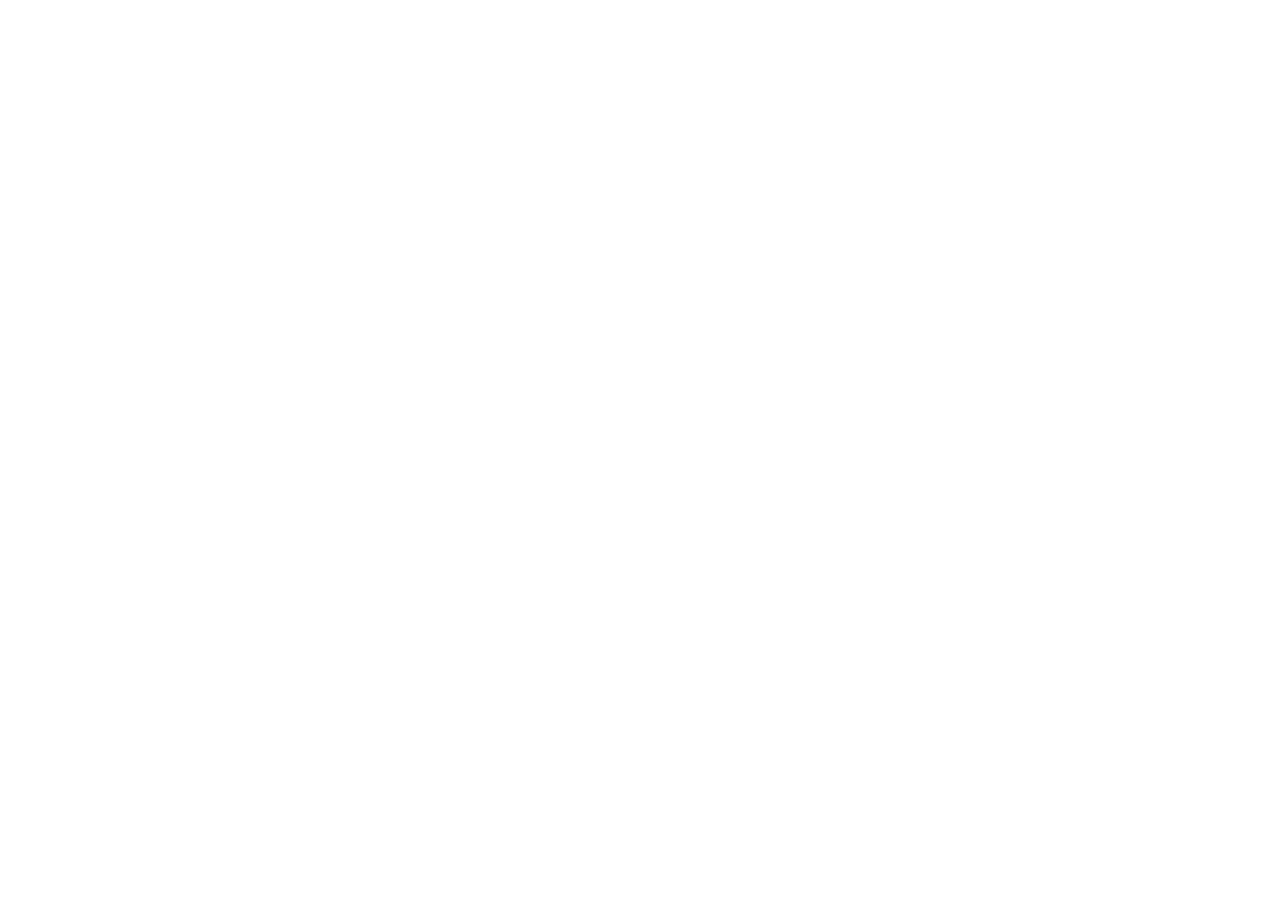
==== pages/about.html @ 30088fad "Okomprom" ====
<!DOCTYPE html>
<html lang="en">
  <head>
    <meta charset="UTF-8" />
    <meta name="viewport" content="width=device-width, initial-scale=1.0" />
    <title>About page</title>
    <link rel="stylesheet" href="../css/about.css" />
  </head>
  <body>
    <header></header>
    <main></main>
    <footer></footer>
    <script src="../js/main.js"></script>
  </body>
</html>
---- css/about.css ----
@import url('./header.css');
@import url('./footer.css');
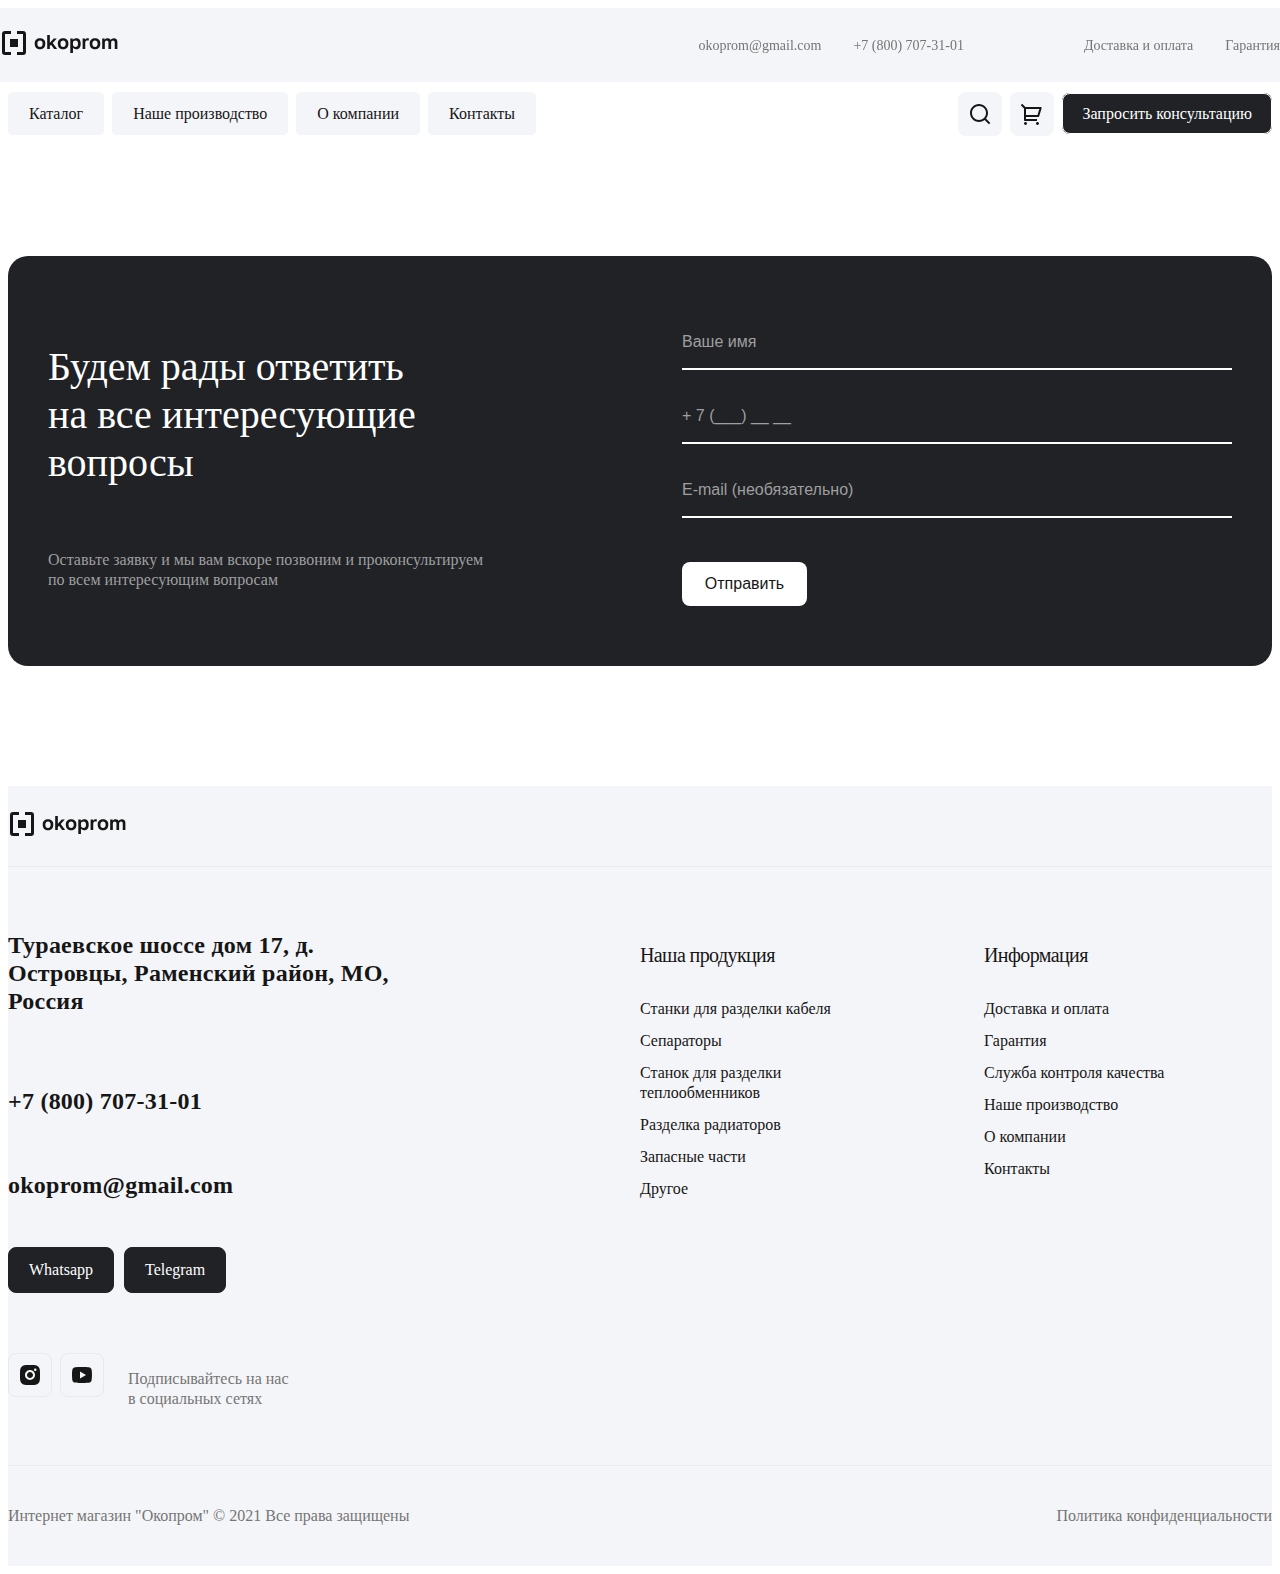
==== commit 09f07f4d: "About qismi" ====
--- a/pages/about.html
+++ b/pages/about.html
@@ -7,9 +7,357 @@
     <link rel="stylesheet" href="../css/about.css" />
   </head>
   <body>
-    <header></header>
+    <header>
+      <nav class="header-nav-top">
+        <div class="container">
+          <nav class="header-navTop-content">
+            <div class="header-nav-top-left">
+              <a href="../index.html"
+                ><img src="../images/home/header-site-icon.svg" alt="Site Icon"
+              /></a>
+            </div>
+            <div class="header-nav-top-right">
+              <ul class="navTop-contacts-list">
+                <li class="navTop-listItem">
+                  <a href="./contact.html" class="navTop-listItem-link"
+                    >okoprom@gmail.com</a
+                  >
+                </li>
+                <li class="navTop-listItem">
+                  <a href="./contact.html" class="navTop-listItem-link"
+                    >+7 (800) 707-31-01</a
+                  >
+                </li>
+              </ul>
+              <ul class="navTop-delivery-list">
+                <li class="navTop-listItem">
+                  <a
+                    href="./delivery.html"
+                    class="navTop-listItem-link navTop-listItem-link-respon"
+                    >Доставка и оплата</a
+                  >
+                </li>
+                <li class="navTop-listItem">
+                  <a
+                    href="./guarantee.html"
+                    class="navTop-listItem-link navTop-listItem-link-respon"
+                    >Гарантия</a
+                  >
+                </li>
+              </ul>
+            </div>
+          </nav>
+        </div>
+      </nav>
+      <ul class="navTop-delivery-list-change">
+        <li class="navTop-listItem">
+          <a
+            href="./delivery.html"
+            class="navTop-listItem-link navTop-listItem-link-respon"
+            >Доставка и оплата</a
+          >
+        </li>
+        <li class="navTop-listItem">
+          <a
+            href="./garantuee.html"
+            class="navTop-listItem-link navTop-listItem-link-respon"
+            >Гарантия</a
+          >
+        </li>
+      </ul>
+      <nav class="header-nav-bottom">
+        <div class="container">
+          <nav class="header-navBottom-content">
+            <div class="navBottom-list">
+              <li class="navBottom-listItem">
+                <a href="./catalog.html" class="navBottom-listItem-link"
+                  >Каталог</a
+                >
+              </li>
+              <li class="navBottom-listItem">
+                <a href="./product.html" class="navBottom-listItem-link"
+                  >Наше производство</a
+                >
+              </li>
+              <li class="navBottom-listItem">
+                <a href="./about.html" class="navBottom-listItem-link"
+                  >О компании</a
+                >
+              </li>
+              <li class="navBottom-listItem">
+                <a href="./contact.html" class="navBottom-listItem-link"
+                  >Контакты</a
+                >
+              </li>
+            </div>
+            <div class="header-nav-bottom-right">
+              <div class="header-bottom-icon">
+                <svg
+                  width="24"
+                  height="24"
+                  viewBox="0 0 24 24"
+                  fill="none"
+                  xmlns="http://www.w3.org/2000/svg"
+                >
+                  <g clip-path="url(#clip0_7606_385)">
+                    <path
+                      d="M18.031 16.617L22.314 20.899L20.899 22.314L16.617 18.031C15.0237 19.3082 13.042 20.0029 11 20C6.032 20 2 15.968 2 11C2 6.032 6.032 2 11 2C15.968 2 20 6.032 20 11C20.0029 13.042 19.3082 15.0237 18.031 16.617ZM16.025 15.875C17.2941 14.5699 18.0029 12.8204 18 11C18 7.132 14.867 4 11 4C7.132 4 4 7.132 4 11C4 14.867 7.132 18 11 18C12.8204 18.0029 14.5699 17.2941 15.875 16.025L16.025 15.875Z"
+                      fill="#161616"
+                    />
+                  </g>
+                  <defs>
+                    <clipPath id="clip0_7606_385">
+                      <rect width="24" height="24" fill="white" />
+                    </clipPath>
+                  </defs>
+                </svg>
+              </div>
+              <div class="header-bottom-icon">
+                <svg
+                  width="24"
+                  height="24"
+                  viewBox="0 0 24 24"
+                  fill="none"
+                  xmlns="http://www.w3.org/2000/svg"
+                >
+                  <g clip-path="url(#clip0_7606_380)">
+                    <path
+                      d="M3.99984 6.41481L0.756836 3.17281L2.17184 1.75781L5.41384 5.00081H20.6558C20.8117 5.0008 20.9654 5.03723 21.1047 5.10718C21.244 5.17713 21.365 5.27868 21.4581 5.40371C21.5511 5.52874 21.6137 5.6738 21.6407 5.8273C21.6678 5.9808 21.6586 6.1385 21.6138 6.28781L19.2138 14.2878C19.1521 14.4939 19.0255 14.6746 18.853 14.803C18.6804 14.9315 18.471 15.0008 18.2558 15.0008H5.99984V17.0008H16.9998V19.0008H4.99984C4.73462 19.0008 4.48027 18.8955 4.29273 18.7079C4.10519 18.5204 3.99984 18.266 3.99984 18.0008V6.41481ZM5.99984 7.00081V13.0008H17.5118L19.3118 7.00081H5.99984ZM5.49984 23.0008C5.10201 23.0008 4.72048 22.8428 4.43918 22.5615C4.15787 22.2802 3.99984 21.8986 3.99984 21.5008C3.99984 21.103 4.15787 20.7215 4.43918 20.4402C4.72048 20.1588 5.10201 20.0008 5.49984 20.0008C5.89766 20.0008 6.27919 20.1588 6.5605 20.4402C6.8418 20.7215 6.99984 21.103 6.99984 21.5008C6.99984 21.8986 6.8418 22.2802 6.5605 22.5615C6.27919 22.8428 5.89766 23.0008 5.49984 23.0008ZM17.4998 23.0008C17.102 23.0008 16.7205 22.8428 16.4392 22.5615C16.1579 22.2802 15.9998 21.8986 15.9998 21.5008C15.9998 21.103 16.1579 20.7215 16.4392 20.4402C16.7205 20.1588 17.102 20.0008 17.4998 20.0008C17.8977 20.0008 18.2792 20.1588 18.5605 20.4402C18.8418 20.7215 18.9998 21.103 18.9998 21.5008C18.9998 21.8986 18.8418 22.2802 18.5605 22.5615C18.2792 22.8428 17.8977 23.0008 17.4998 23.0008Z"
+                      fill="#161616"
+                    />
+                  </g>
+                  <defs>
+                    <clipPath id="clip0_7606_380">
+                      <rect width="24" height="24" fill="white" />
+                    </clipPath>
+                  </defs>
+                </svg>
+              </div>
+              <div class="oddelno-btn">
+                <a href="#" class="header-navBottom-link"
+                  >Запросить консультацию</a
+                >
+              </div>
+            </div>
+            <div class="menu-btn">
+              <svg
+                width="24"
+                height="24"
+                viewBox="0 0 24 24"
+                fill="none"
+                xmlns="http://www.w3.org/2000/svg"
+              >
+                <g clip-path="url(#clip0_7606_1771)">
+                  <path
+                    d="M3 4H21V6H3V4ZM3 11H21V13H3V11ZM3 18H21V20H3V18Z"
+                    fill="#161616"
+                  />
+                </g>
+                <defs>
+                  <clipPath id="clip0_7606_1771">
+                    <rect width="24" height="24" fill="white" />
+                  </clipPath>
+                </defs>
+              </svg>
+            </div>
+          </nav>
+        </div>
+      </nav>
+    </header>
     <main></main>
-    <footer></footer>
+    <footer>
+      <div class="footer-top">
+        <div class="container">
+          <div class="footer-top-content">
+            <div class="footer-top-left">
+              <h1 class="footer-top-heading">
+                Будем рады ответить на все интересующие вопросы
+              </h1>
+              <p class="footer-top-desc">
+                Оставьте заявку и мы вам вскоре позвоним и проконсультируем по
+                всем интересующим вопросам
+              </p>
+            </div>
+            <form class="footer-top-right">
+              <input type="text" name="name" placeholder="Ваше имя" />
+              <input type="tel" name="phone" placeholder="+ 7 (___) __ __" />
+              <input
+                type="email"
+                name="email"
+                placeholder="E-mail (необязательно)"
+              />
+              <button class="footer-top-submitBtn">Отправить</button>
+            </form>
+          </div>
+        </div>
+      </div>
+      <div class="footer-bottom">
+        <div class="container">
+          <div class="footer-bottom-content">
+            <div class="footer-bottom-firstPart">
+              <img src="../images/home/footer-site-icon.svg" alt="Site Icon" />
+              <div class="footer-hr-line"></div>
+            </div>
+            <div class="footer-bottom-secondPart">
+              <div class="footer-bottom-secondPart-left">
+                <h3 class="footer-bottom-secondPart-adress">
+                  Тураевское шоссе дом 17, д. Островцы, Раменский район, МО,
+                  Россия
+                </h3>
+                <div class="footer-bottom-secondPart-contact">
+                  <p class="footer-bottom-secondPart-contact-content">
+                    +7 (800) 707-31-01
+                  </p>
+                  <p class="footer-bottom-secondPart-contact-content">
+                    okoprom@gmail.com
+                  </p>
+                </div>
+                <div class="footer-bottom-secondPart-massengers">
+                  <a
+                    href="https://web.whatsapp.com/"
+                    target="_blank"
+                    class="footer-bottom-massenger"
+                    >Whatsapp</a
+                  >
+                  <a
+                    href="https://telegram.org/"
+                    target="_blank"
+                    class="footer-bottom-massenger"
+                    >Telegram</a
+                  >
+                </div>
+                <div class="footer-bottom-secondPart-socials">
+                  <div class="footer-bottom-secondPart-socials-icons">
+                    <a href="https://www.instagram.com/">
+                      <img
+                        src="../images/home/footer-instagram-icon.svg"
+                        alt="Footer Instagram Icon"
+                      />
+                    </a>
+                    <a href="https://www.youtube.com/">
+                      <img
+                        src="../images/home/footer-youtube-icon.svg"
+                        alt="Footer Youtube Icon"
+                      />
+                    </a>
+                  </div>
+                  <p class="footer-bottom-secondPart-socials-desc">
+                    Подписывайтесь на нас <br />
+                    в социальных сетях
+                  </p>
+                </div>
+              </div>
+              <div class="footer-bottom-secondPart-right">
+                <ul class="footer-bottom-secondPart-right-list">
+                  <h3 class="footer-bottom-secondPart-right-listHeading">
+                    Наша продукция
+                  </h3>
+                  <li class="footer-bottom-secondPart-right-listItem">
+                    <a
+                      href=""
+                      class="footer-bottom-secondPart-right-listItem-link"
+                      >Станки для разделки кабеля</a
+                    >
+                  </li>
+                  <li class="footer-bottom-secondPart-right-listItem">
+                    <a
+                      href=""
+                      class="footer-bottom-secondPart-right-listItem-link"
+                      >Сепараторы</a
+                    >
+                  </li>
+                  <li class="footer-bottom-secondPart-right-listItem">
+                    <a
+                      href=""
+                      class="footer-bottom-secondPart-right-listItem-link"
+                      >Станок для разделки <br class="brin" />
+                      теплообменников</a
+                    >
+                  </li>
+                  <li class="footer-bottom-secondPart-right-listItem">
+                    <a
+                      href=""
+                      class="footer-bottom-secondPart-right-listItem-link"
+                      >Разделка радиаторов</a
+                    >
+                  </li>
+                  <li class="footer-bottom-secondPart-right-listItem">
+                    <a
+                      href=""
+                      class="footer-bottom-secondPart-right-listItem-link"
+                      >Запасные части</a
+                    >
+                  </li>
+                  <li class="footer-bottom-secondPart-right-listItem">
+                    <a
+                      href=""
+                      class="footer-bottom-secondPart-right-listItem-link"
+                      >Другое</a
+                    >
+                  </li>
+                </ul>
+                <ul class="footer-bottom-secondPart-right-list">
+                  <h3 class="footer-bottom-secondPart-right-listHeading">
+                    Информация
+                  </h3>
+                  <li class="footer-bottom-secondPart-right-listItem">
+                    <a
+                      href="./delivery.html"
+                      class="footer-bottom-secondPart-right-listItem-link"
+                      >Доставка и оплата</a
+                    >
+                  </li>
+                  <li class="footer-bottom-secondPart-right-listItem">
+                    <a
+                      href="./garantuee.html"
+                      class="footer-bottom-secondPart-right-listItem-link"
+                      >Гарантия</a
+                    >
+                  </li>
+                  <li class="footer-bottom-secondPart-right-listItem">
+                    <a
+                      href="./catalog.html"
+                      class="footer-bottom-secondPart-right-listItem-link"
+                      >Служба контроля качества</a
+                    >
+                  </li>
+                  <li class="footer-bottom-secondPart-right-listItem">
+                    <a
+                      href="./product.html"
+                      class="footer-bottom-secondPart-right-listItem-link"
+                      >Наше производство</a
+                    >
+                  </li>
+                  <li class="footer-bottom-secondPart-right-listItem">
+                    <a
+                      href="./about.html"
+                      class="footer-bottom-secondPart-right-listItem-link"
+                      >О компании</a
+                    >
+                  </li>
+                  <li class="footer-bottom-secondPart-right-listItem">
+                    <a
+                      href="./contact.html"
+                      class="footer-bottom-secondPart-right-listItem-link"
+                      >Контакты</a
+                    >
+                  </li>
+                </ul>
+              </div>
+            </div>
+            <div class="footer-hr-line2"></div>
+            <div class="footer-bottom-lastPart">
+              <p class="footer-bottom-lastPart-content">
+                Интернет магазин "Окопром" © 2021 Все права защищены
+              </p>
+              <p class="footer-bottom-lastPart-content">
+                Политика конфиденциальности
+              </p>
+            </div>
+          </div>
+        </div>
+      </div>
+    </footer>
     <script src="../js/main.js"></script>
   </body>
 </html>
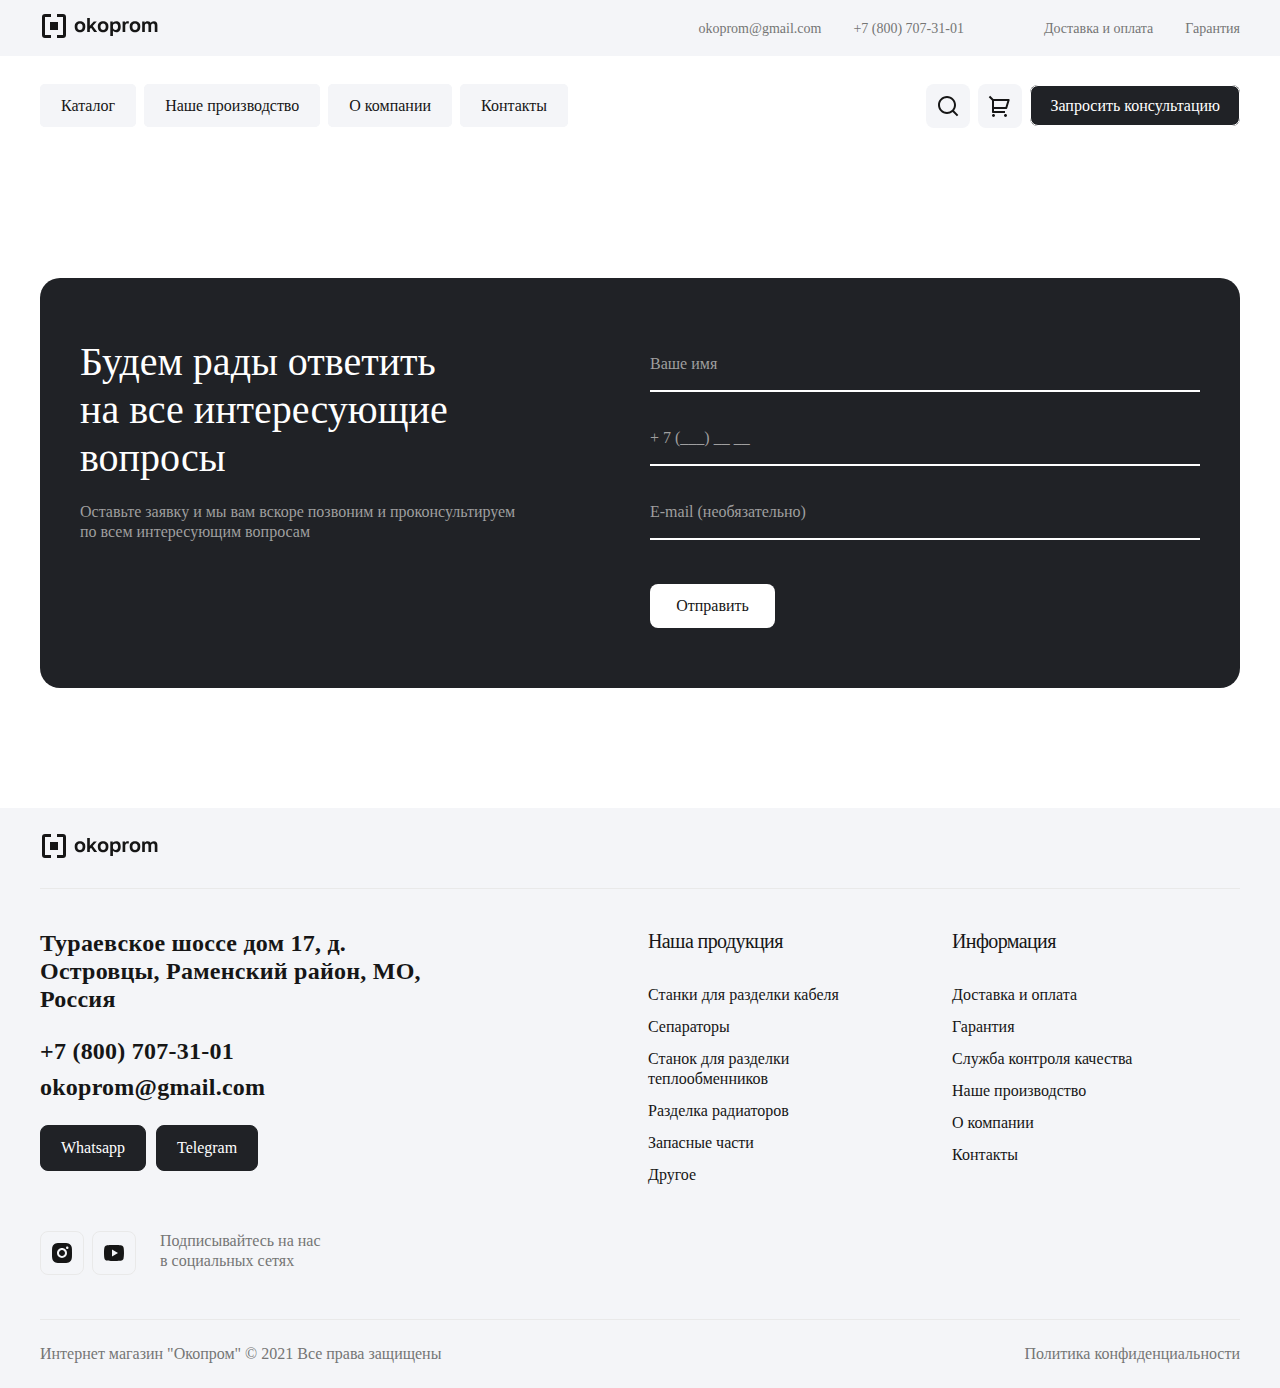
==== commit 18c80f10: "pages ichidagi barcha saxifalarga header va footer qo'shilidi" ====
--- a/pages/about.html
+++ b/pages/about.html
@@ -65,7 +65,7 @@
           >
         </li>
       </ul>
-      <nav class="header-nav-bottom">
+      <nav class="header-nav-bottom" >
         <div class="container">
           <nav class="header-navBottom-content">
             <div class="navBottom-list">
--- a/css/about.css
+++ b/css/about.css
@@ -1,2 +1,18 @@
 @import url('./header.css');
 @import url('./footer.css');
+
+
+* {
+    padding: 0;
+    margin: 0;
+    box-sizing: border-box;
+    font-family: Golos;
+  }
+  .container {
+    max-width: 1240px;
+    padding: 0 20px;
+    margin: 0 auto;
+  }
+  button {
+    cursor: pointer;
+  }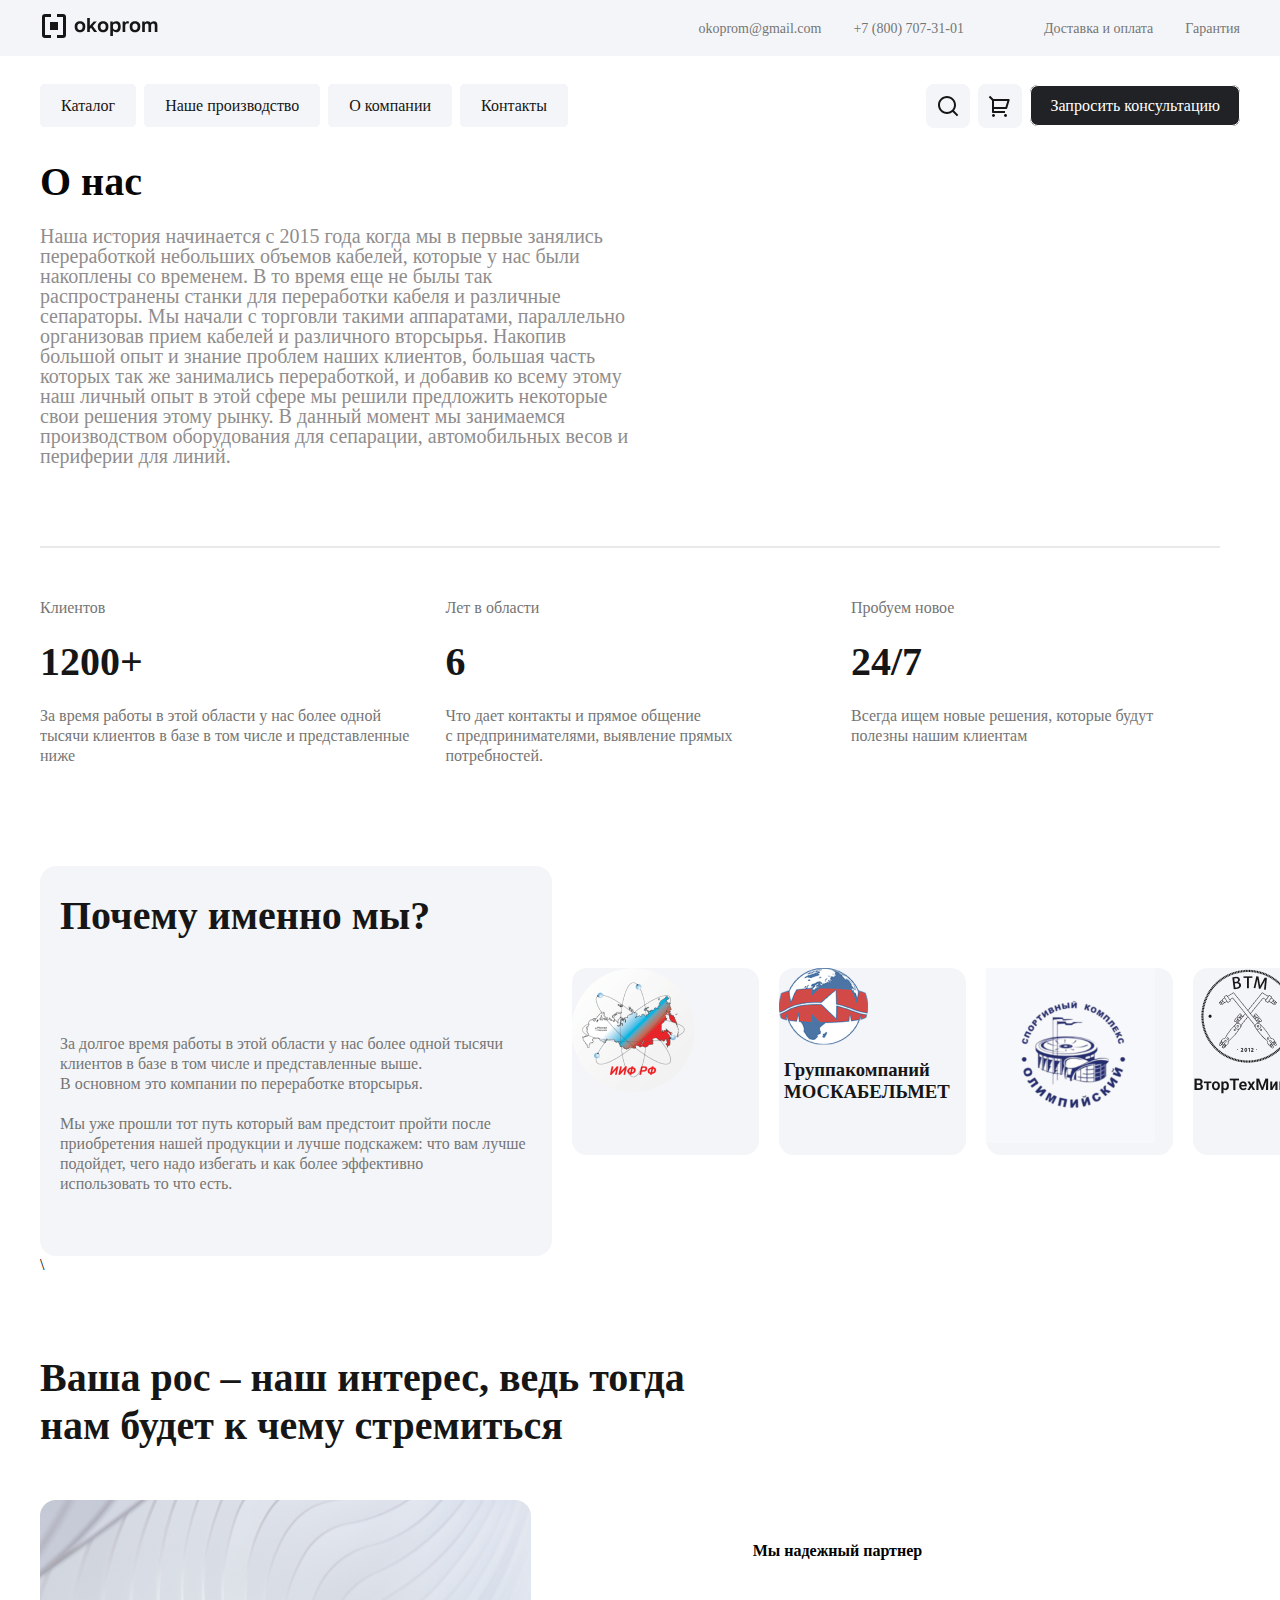
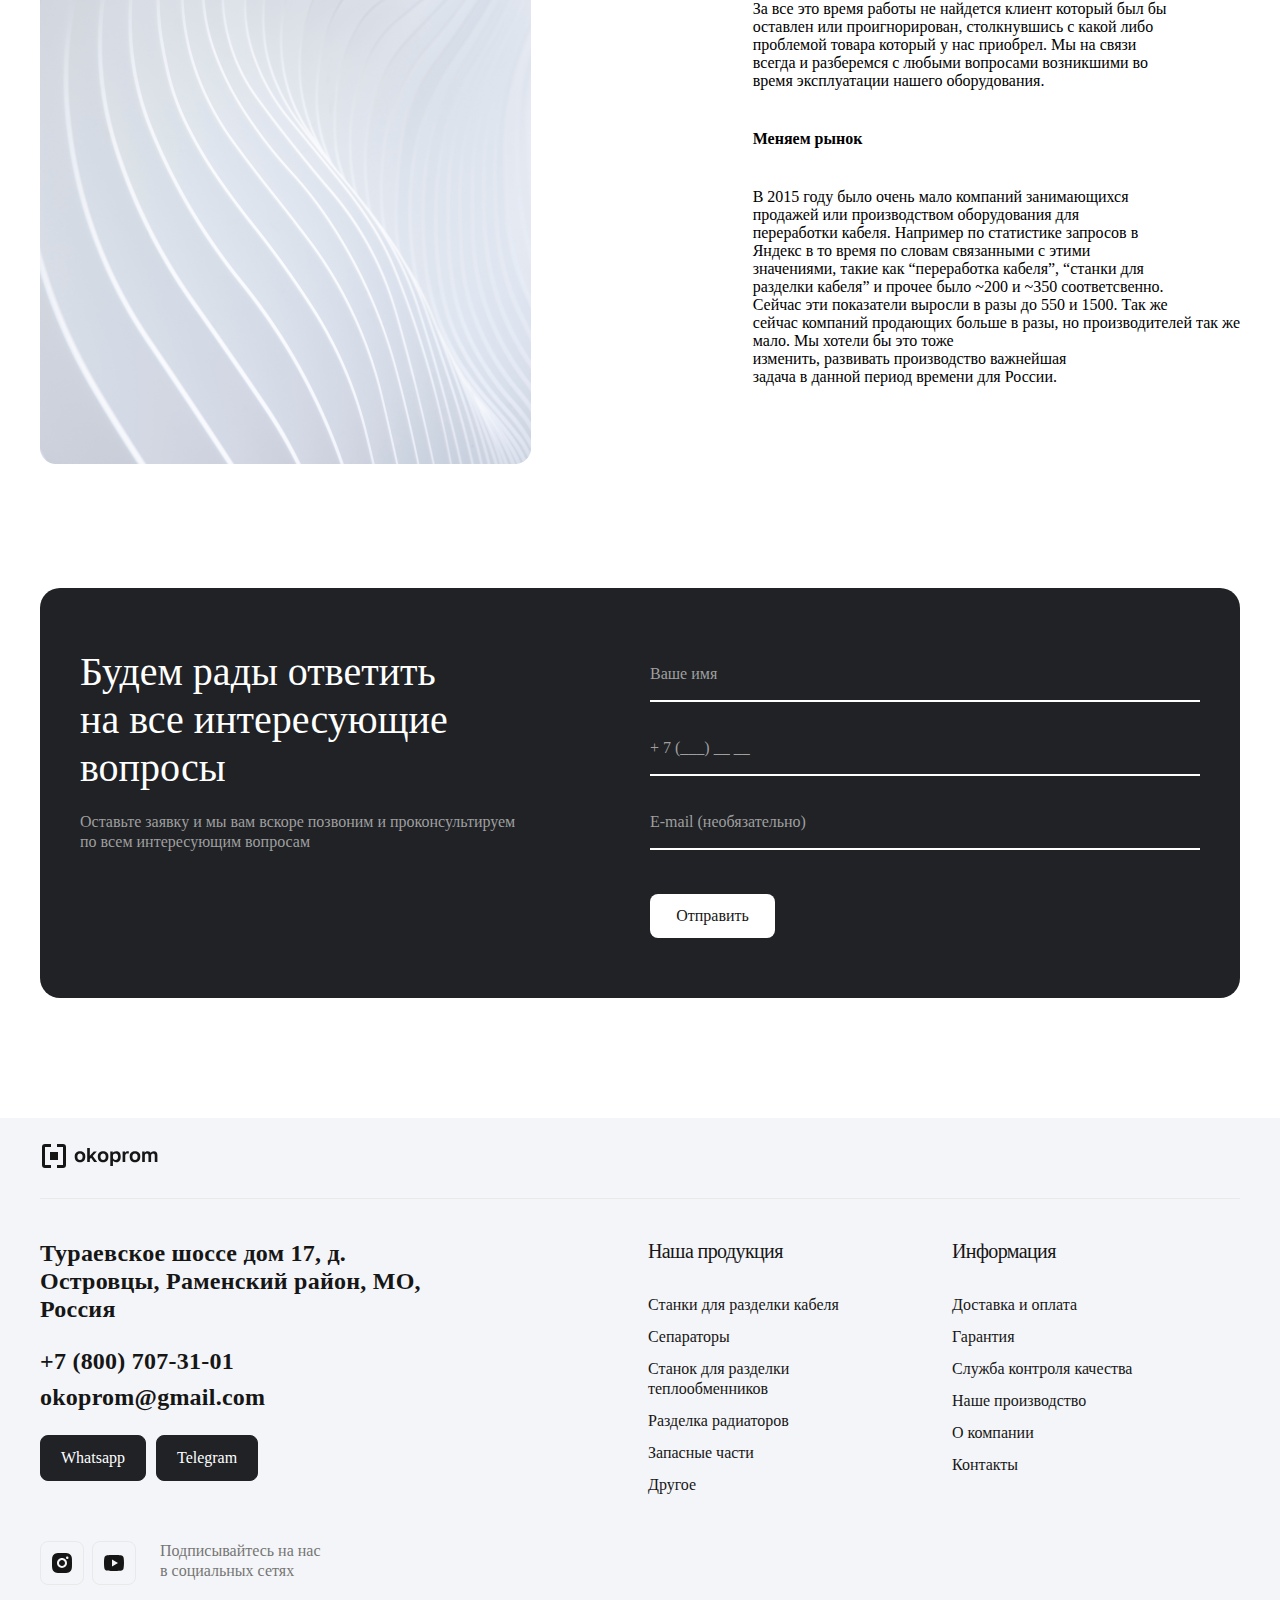
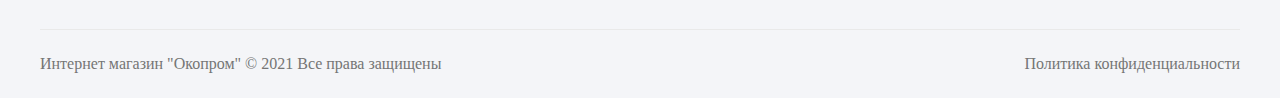
==== commit 4c6fad72: "projecr" ====
--- a/pages/about.html
+++ b/pages/about.html
@@ -164,7 +164,105 @@
         </div>
       </nav>
     </header>
-    <main></main>
+    <main class="container">
+      <section class="main__section">
+        <div class="nav__section">
+          <h1>О нас</h1>
+          <p>Наша история начинается с 2015 года когда мы в первые занялись переработкой небольших объемов
+            кабелей, которые у нас
+            были накоплены со временем. В то время еще не былы так распространены станки для переработки кабеля
+            и различные
+            сепараторы. Мы начали с торговли такими аппаратами, параллельно организовав прием кабелей и
+            различного вторсырья.
+            Накопив большой опыт и знание проблем наших клиентов, большая часть которых так же занимались
+            переработкой, и добавив ко
+            всему этому наш личный опыт в этой сфере мы решили предложить некоторые свои решения этому рынку. В
+            данный момент мы
+            занимаемся производством оборудования для сепарации, автомобильных весов и периферии для линий.</p>
+        </div>
+        <div class="vektor"></div>
+        <div class="card__section">
+          <div class="klient">
+            <h5>Клиентов</h5>
+            <h1>1200+</h1>
+            <p>За время работы в этой области у нас более одной тысячи клиентов в базе в том числе
+              и представленные ниже
+            </p>
+          </div>
+          <div class="let">
+            <h5>Лет в области</h5>
+            <h1>6</h1>
+            <p>Что дает контакты и прямое общение <br> с предпринимателями, выявление прямых <br> потребностей.
+            </p>
+          </div>
+          <div class="yangi">
+            <h5>Пробуем новое</h5>
+            <h1>24/7</h1>
+            <p>Всегда ищем новые решения, которые будут <br> полезны нашим клиентам </p>
+          </div>
+        </div>
+        <div class="img__section">
+          <div class="chat">
+            <h1>Почему именно мы?</h1>
+            <p>За долгое время работы в этой области у нас более одной тысячи клиентов в базе в том числе
+              и представленные выше.
+              В основном это компании по переработке вторсырья.
+              <br><br>
+    
+              Мы уже прошли тот путь который вам предстоит пройти после приобретения нашей продукции
+              и лучше подскажем: что вам лучше
+              подойдет, чего надо избегать и как более эффективно использовать то что есть.
+            </p>
+          </div>
+          <div class="logo__section">
+            <div class="logo__1"> <img src="../images/about/img/logo6.png" alt=""></div>
+            <div class="logo__2"> <img src="../images/about/img/logo4.png" alt="">
+              <h3>Группакомпаний
+                МОСКАБЕЛЬМЕТ</h3>
+            </div>
+            <div class="logo__3"> <img src="../images/about/img/logo2.png" alt=""></div>
+            <div class="logo__4"> <img src="../images/about/img/logo1.png" alt=""></div>
+            <div class="logo__5"> <img src="../images/about/img/logo5.png" alt=""></div>
+            <div class="logo__6"> <img src="../images/about/img/logo3.png" alt=""></div>
+          </div>
+        </div>\
+        <div class="biz">
+          <h1>Ваша рос – наш интерес, ведь тогда<br> нам будет к чему стремиться</h1>
+        </div>
+        <div class="content__section">
+          <div class="content__img"><img src="../images/about/img/img.png" alt="img"></div>
+          <div class="content">
+            <div class="content__1">
+              <h4>Мы надежный партнер</h4>
+              <p>За все это время работы не найдется клиент который был бы <br>оставлен или проигнорирован,
+                столкнувшись с какой либо<br>
+                проблемой товара который у нас приобрел. Мы на связи <br> всегда и разберемся с любыми
+                вопросами
+                возникшими во <br>время
+                эксплуатации нашего оборудования.</p>
+            </div>
+            <div class="content__2">
+              <h4>Меняем рынок</h4>
+              <p>В 2015 году было очень мало компаний занимающихся<br> продажей или производством оборудования
+                для<br>
+                переработки кабеля.
+                Например по статистике запросов в<br> Яндекс в то время по словам связанными с этими<br>
+                значениями,
+                такие как “переработка
+                кабеля”, “станки для<br> разделки кабеля” и прочее было ~200 и ~350 соответсвенно.
+                <br>Сейчас
+                эти
+                показатели выросли в разы до
+                550 и 1500. Так же <br>сейчас компаний продающих больше в разы, но производителей так же<br>
+                мало.
+                Мы хотели бы это тоже <br>
+                изменить, развивать производство важнейшая<br> задача в данной период времени для России.
+              </p>
+            </div>
+          </div>
+        </div>
+      </section>
+    </main>
     <footer>
       <div class="footer-top">
         <div class="container">
--- a/css/about.css
+++ b/css/about.css
@@ -3,16 +3,391 @@
 
 
 * {
-    padding: 0;
-    margin: 0;
-    box-sizing: border-box;
-    font-family: Golos;
-  }
-  .container {
-    max-width: 1240px;
-    padding: 0 20px;
-    margin: 0 auto;
-  }
-  button {
-    cursor: pointer;
-  }+  padding: 0;
+  margin: 0;
+  box-sizing: border-box;
+  font-family: Golos;
+}
+
+.container {
+  max-width: 1240px;
+  padding: 0 20px;
+  margin: 0 auto;
+}
+
+button {
+  cursor: pointer;
+}
+
+/* * {
+  margin: 0;
+  padding: 0;
+  font-family: GolosText;
+}
+
+*,
+*::after,
+::before {
+  box-sizing: border-box;
+}
+
+.container {
+  max-width: 1220px;
+  margin-right: auto;
+  margin-left: auto;
+  padding: 0 20px;
+  /* background: #c27171; */
+
+.nav__section h1 {
+  width: 110px;
+  height: 48px;
+  /* top: 216px;
+      left: 40px; */
+  font-size: 40px;
+  font-weight: 800;
+  line-height: 48px;
+  letter-spacing: 0em;
+  text-align: left;
+  color: #070707;
+  font-family: Golos;
+}
+
+.nav__section p {
+  margin-top: 20px;
+  width: 592px;
+  height: 220px;
+  top: 304px;
+  left: 40px;
+  font-size: 20px;
+  font-weight: 100;
+  line-height: 20px;
+  letter-spacing: 0em;
+  text-align: left;
+  color: #8f8d8d;
+  font-family: Golos;
+
+}
+
+.vektor {
+  margin-top: 100px;
+  width: 1180px;
+  top: 644px;
+  left: 40px;
+  border: 1px;
+  rotate: -0 deg;
+  border: 1px solid #E9E9E9
+}
+
+/* .golos-text h1 {
+      font-family: "Golos Text", sans-serif;
+      font-optical-sizing: auto;
+      font-weight: <weight>;
+      font-style: normal;
+  } */
+.card__section {
+  display: flex;
+  margin-top: 50px;
+  justify-content: space-between;
+  align-items: center;
+}
+
+.klient {
+  h5 {
+    width: 389px;
+    /* margin-top: 20px; */
+    height: 20px;
+    top: 684px;
+    left: 40px;
+    font-family: Golos;
+    font-size: 16px;
+    font-weight: 400;
+    line-height: 20px;
+    letter-spacing: 0em;
+    text-align: left;
+    color: #757575;
+
+  }
+
+  h1 {
+    margin-top: 20px;
+    width: 389px;
+    height: 48px;
+    font-family: Golos;
+    font-size: 40px;
+    font-weight: 800;
+    line-height: 48px;
+    letter-spacing: 0em;
+    text-align: left;
+    color: #161616;
+  }
+
+  p {
+    margin-top: 20px;
+    width: 389px;
+    height: 60px;
+    top: 784px;
+    left: 40px;
+    font-family: Golos;
+    font-size: 16px;
+    font-weight: 400;
+    line-height: 20px;
+    letter-spacing: 0em;
+    text-align: left;
+    color: #757575;
+  }
+}
+
+.let {
+  h5 {
+    width: 389px;
+    height: 20px;
+    top: 684px;
+    left: 40px;
+    font-family: Golos;
+    font-size: 16px;
+    font-weight: 400;
+    line-height: 20px;
+    letter-spacing: 0em;
+    text-align: left;
+    color: #757575;
+
+  }
+
+  h1 {
+    margin-top: 20px;
+    width: 389px;
+    height: 48px;
+    font-family: Golos;
+    font-size: 40px;
+    font-weight: 800;
+    line-height: 48px;
+    letter-spacing: 0em;
+    text-align: left;
+    color: #161616;
+  }
+
+  p {
+    margin-top: 20px;
+    width: 389px;
+    height: 60px;
+    top: 784px;
+    left: 445px;
+    font-family: Golos;
+    font-size: 16px;
+    font-weight: 400;
+    line-height: 20px;
+    letter-spacing: 0em;
+    text-align: left;
+    color: #757575;
+  }
+}
+
+.yangi {
+  h5 {
+    width: 389px;
+    height: 20px;
+    top: 684px;
+    left: 40px;
+    font-family: Golos;
+    font-size: 16px;
+    font-weight: 400;
+    line-height: 20px;
+    letter-spacing: 0em;
+    text-align: left;
+    color: #757575;
+
+  }
+
+  h1 {
+    margin-top: 20px;
+    width: 389px;
+    height: 48px;
+    font-family: Golos;
+    font-size: 40px;
+    font-weight: 800;
+    line-height: 48px;
+    letter-spacing: 0em;
+    text-align: left;
+    color: #161616;
+  }
+
+  p {
+    margin-top: 20px;
+    width: 389px;
+    height: 60px;
+    top: 784px;
+    left: 40px;
+    font-family: Golos;
+    font-size: 16px;
+    font-weight: 400;
+    line-height: 20px;
+    letter-spacing: 0em;
+    text-align: left;
+    color: #757575;
+  }
+}
+
+.img__section {
+  /* max-width: 1200px; */
+  margin-top: 100px;
+  display: flex;
+  align-items: center;
+  justify-content: space-between;
+}
+
+.chat {
+  width: 592px;
+  height: 390px;
+  top: 964px;
+  left: 40px;
+  border-radius: 16px;
+  background: #F4F5F8;
+
+  h1 {
+    padding: 20px 0px 0px 20px;
+    width: 512px;
+    height: 48px;
+    top: 1004px;
+    left: 80px;
+    font-family: Golos;
+    font-size: 40px;
+    font-weight: 800;
+    line-height: 60px;
+    letter-spacing: 0em;
+    text-align: left;
+    color: #161616;
+
+  }
+
+  p {
+    padding-top: 120px;
+    padding-left: 20px;
+    width: 512px;
+    height: 160px;
+    top: 1154px;
+    left: 80px;
+    font-family: Golos;
+    font-size: 16px;
+    font-weight: 400;
+    line-height: 20px;
+    letter-spacing: 0em;
+    text-align: left;
+    color: #757575;
+  }
+}
+
+.logo__section {
+  margin-left: 20px;
+  display: flex;
+  justify-content: space-between;
+  align-items: center;
+}
+
+.logo__1 {
+  width: 187px;
+  height: 187px;
+  top: 964px;
+  left: 648px;
+  border-radius: 14.89px;
+  background: #F4F5F8;
+  /* align-items: center; */
+}
+
+.logo__2 {
+  margin-left: 20px;
+  width: 187px;
+  height: 187px;
+  top: 964px;
+  left: 648px;
+  border-radius: 14.89px;
+  background: #F4F5F8;
+}
+
+.logo__2 h3 {
+  padding-top: 10px;
+  padding-left: 5px;
+  text-align: center;
+  width: 128px;
+  height: 34px;
+  top: 1085px;
+  left: 880px;
+  color: #161616;
+}
+
+.logo__3 {
+  margin-left: 20px;
+  width: 187px;
+  height: 187px;
+  top: 964px;
+  left: 1053px;
+  background: #F4F5F8;
+  border-radius: 14.89px;
+}
+
+.logo__4 {
+  margin-left: 20px;
+  width: 187px;
+  height: 187px;
+  top: 1167px;
+  left: 648px;
+  border-radius: 14.89px;
+  background: #F4F5F8;
+
+}
+
+.logo__5 {
+  margin-left: 20px;
+  width: 186px;
+  height: 187px;
+  top: 1167px;
+  left: 851px;
+  border-radius: 16px;
+  background: #F4F5F8;
+}
+
+.logo__6 {
+  margin-left: 20px;
+  width: 187px;
+  height: 187px;
+  top: 1167px;
+  left: 1053px;
+  background: #F4F5F8;
+  border-radius: 14.89px;
+
+}
+
+.biz h1 {
+  margin-top: 80px;
+  width: 795px;
+  height: 96px;
+  top: 1474px;
+  left: 40px;
+  font-family: Golos;
+  font-size: 40px;
+  font-weight: 800;
+  line-height: 48px;
+  letter-spacing: 0em;
+  text-align: left;
+  color: #161616;
+}
+
+.content__section {
+  margin-top: 50px;
+  display: flex;
+  justify-content: space-between;
+  align-items: center;
+}
+
+.content {
+  margin-left: 100px;
+}
+
+.content__1,
+.content__1 h4 {
+  margin-bottom: 40px;
+}
+
+.content__2,
+.content__2 h4 {
+  margin-bottom: 40px;
+}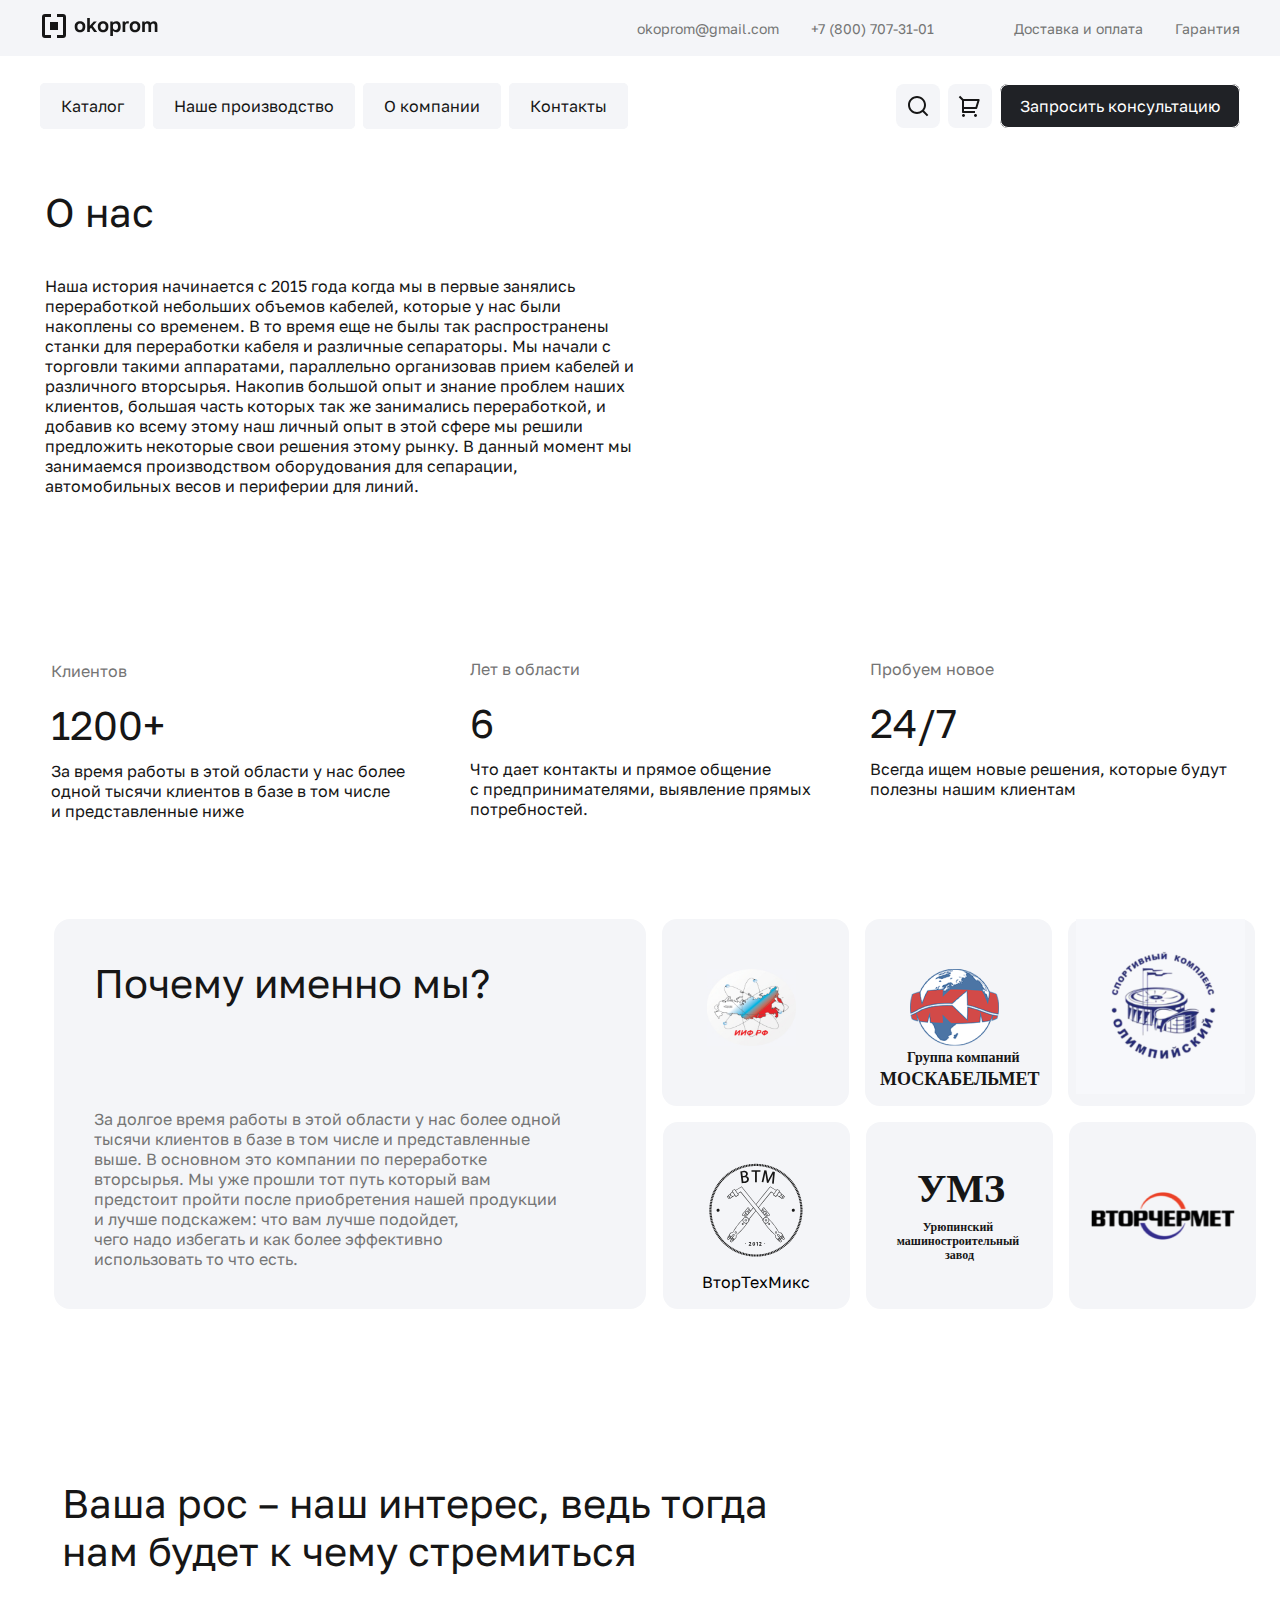
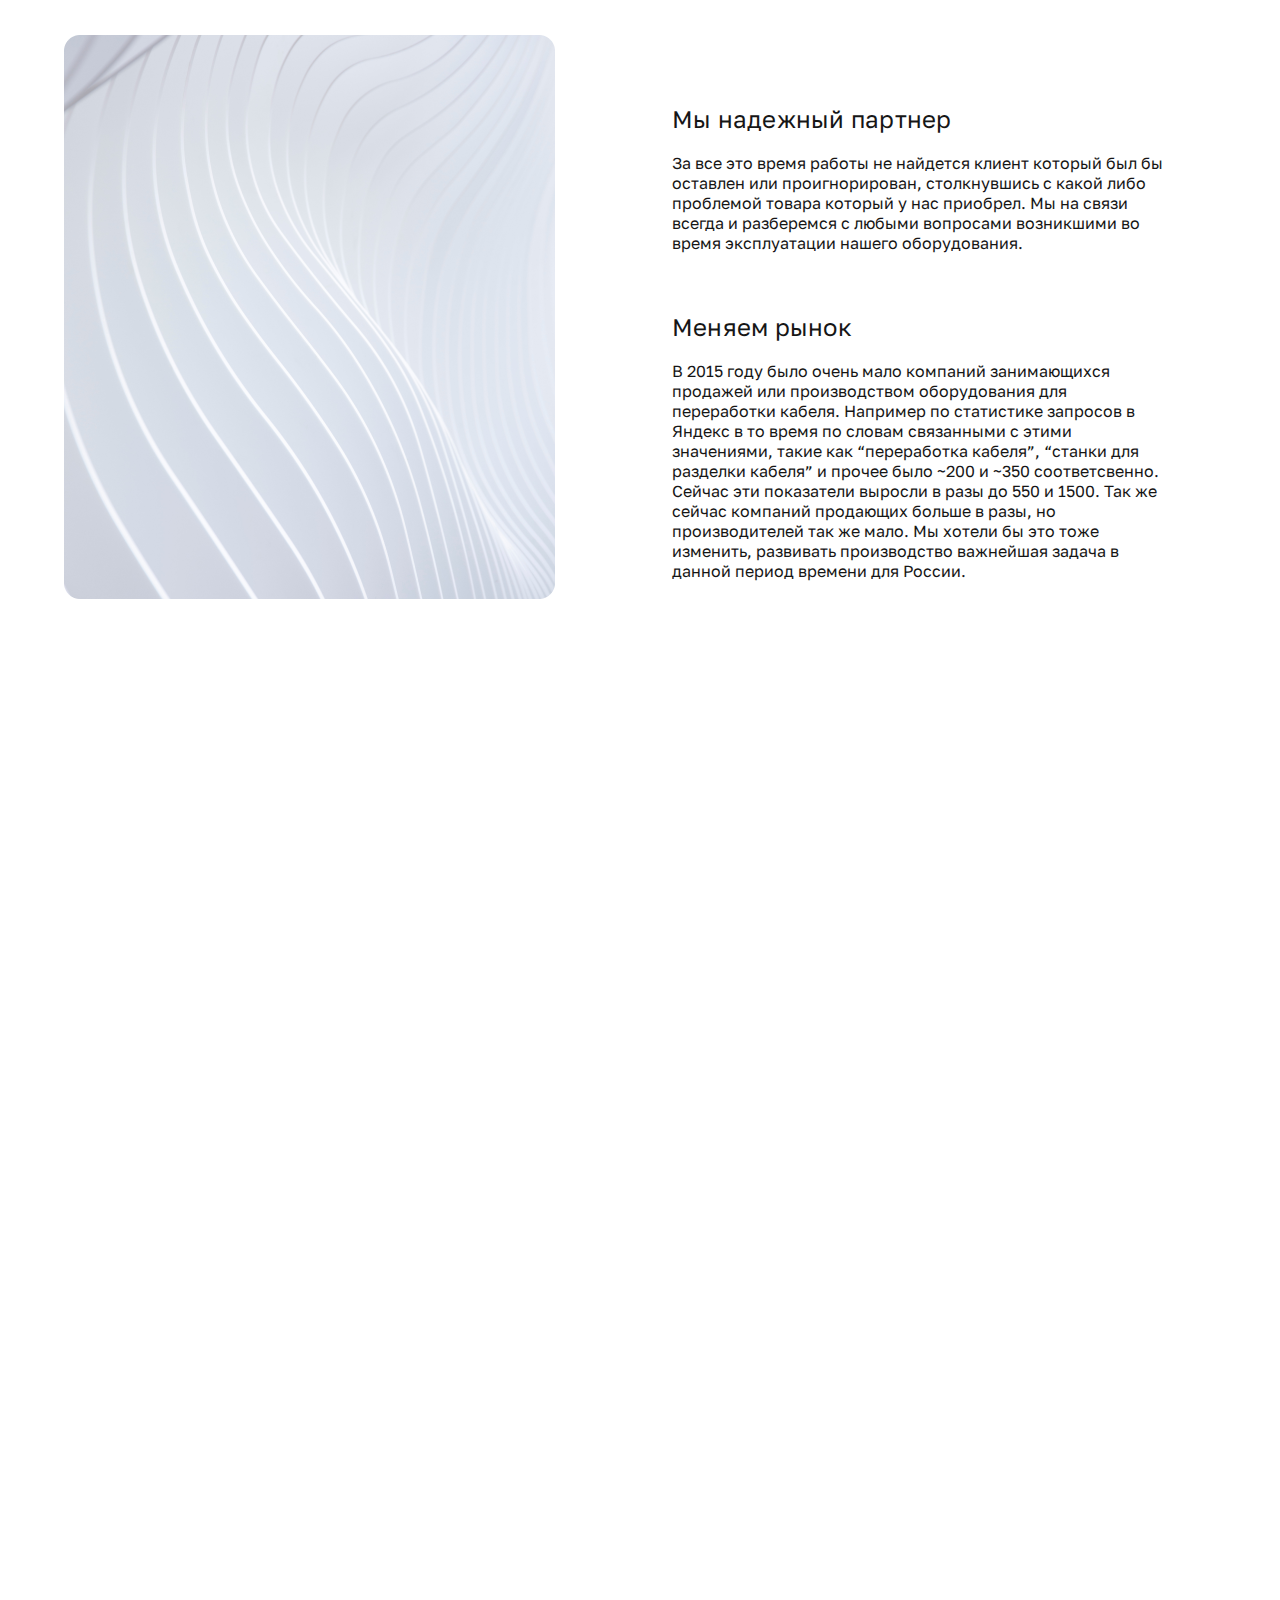
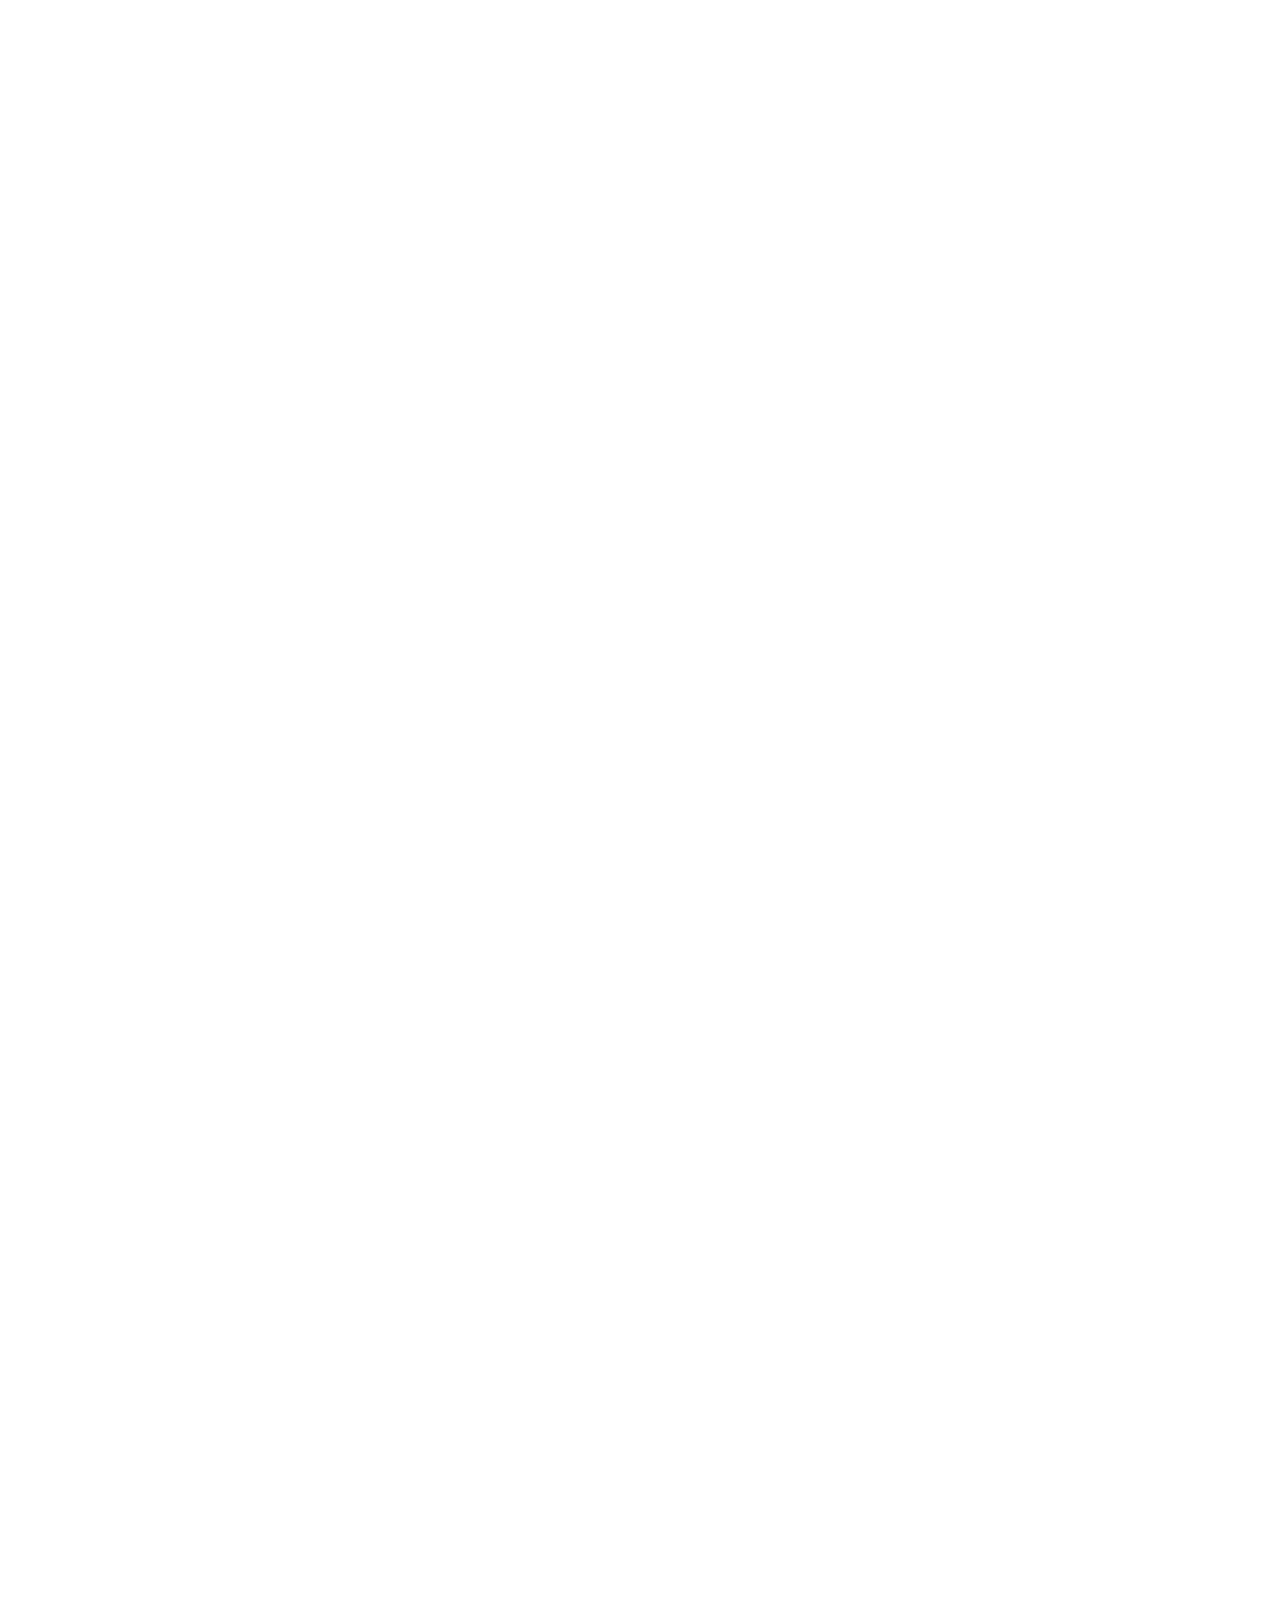
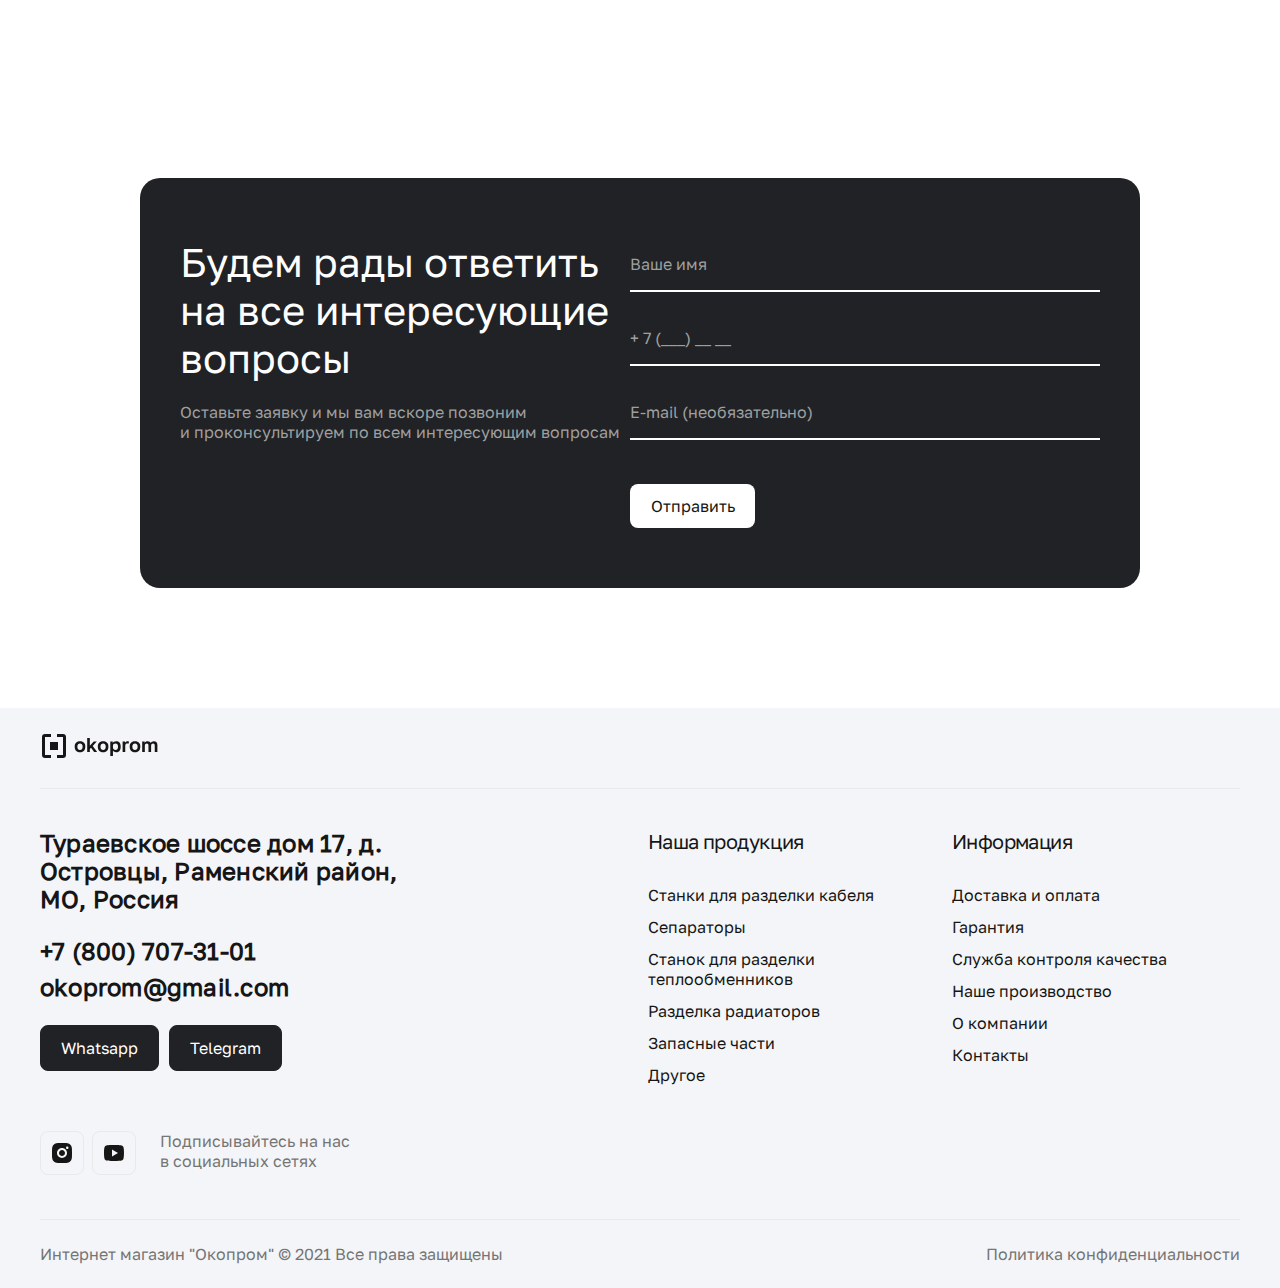
==== commit 020eb931: "barcha saxifa" ====
--- a/pages/about.html
+++ b/pages/about.html
@@ -1,461 +1,513 @@
 <!DOCTYPE html>
 <html lang="en">
-  <head>
-    <meta charset="UTF-8" />
-    <meta name="viewport" content="width=device-width, initial-scale=1.0" />
-    <title>About page</title>
-    <link rel="stylesheet" href="../css/about.css" />
-  </head>
-  <body>
+<head>
+    <meta charset="UTF-8">
+    <meta name="viewport" content="width=device-width, initial-scale=1.0">
+    
+    
+    <link rel="stylesheet" href="../css/about.css">
+    <title>okoprom | About</title>
+</head>
+<body>
+  
     <header>
-      <nav class="header-nav-top">
-        <div class="container">
-          <nav class="header-navTop-content">
-            <div class="header-nav-top-left">
-              <a href="../index.html"
-                ><img src="../images/home/header-site-icon.svg" alt="Site Icon"
-              /></a>
-            </div>
-            <div class="header-nav-top-right">
-              <ul class="navTop-contacts-list">
-                <li class="navTop-listItem">
-                  <a href="./contact.html" class="navTop-listItem-link"
-                    >okoprom@gmail.com</a
-                  >
-                </li>
-                <li class="navTop-listItem">
-                  <a href="./contact.html" class="navTop-listItem-link"
-                    >+7 (800) 707-31-01</a
-                  >
-                </li>
-              </ul>
-              <ul class="navTop-delivery-list">
-                <li class="navTop-listItem">
-                  <a
-                    href="./delivery.html"
-                    class="navTop-listItem-link navTop-listItem-link-respon"
-                    >Доставка и оплата</a
-                  >
-                </li>
-                <li class="navTop-listItem">
-                  <a
-                    href="./guarantee.html"
-                    class="navTop-listItem-link navTop-listItem-link-respon"
-                    >Гарантия</a
-                  >
-                </li>
-              </ul>
-            </div>
-          </nav>
-        </div>
+        <nav class="header-nav-top">
+          <div class="container">
+              <nav class="header-navTop-content">
+                  <div class="header-nav-top-left">
+                      <a href="../index.html"><img src="../images/header-and-footer-images/header-site-icon.svg" alt="Site Icon"></a>
+                  </div>
+                  <div class="header-nav-top-right">
+                      <ul class="navTop-contacts-list">
+                          <li class="navTop-listItem">
+                              <a href="./contact.html" class="navTop-listItem-link">okoprom@gmail.com</a>
+                          </li>
+                          <li class="navTop-listItem">
+                              <a href="./contact.html" class="navTop-listItem-link">+7 (800) 707-31-01</a>
+                          </li>
+                      </ul>
+                      <ul class="navTop-delivery-list">
+                          <li class="navTop-listItem">
+                              <a href="./delivery.html" class="navTop-listItem-link navTop-listItem-link-respon">Доставка и оплата</a>
+                          </li>
+                          <li class="navTop-listItem">
+                              <a href="./garantuee.html" class="navTop-listItem-link navTop-listItem-link-respon">Гарантия</a>
+                          </li>
+                      </ul>
+                  </div>
+              </nav>
+          </div>
       </nav>
       <ul class="navTop-delivery-list-change">
         <li class="navTop-listItem">
-          <a
-            href="./delivery.html"
-            class="navTop-listItem-link navTop-listItem-link-respon"
-            >Доставка и оплата</a
-          >
+            <a href="./delivery.html" class="navTop-listItem-link navTop-listItem-link-respon">Доставка и оплата</a>
         </li>
         <li class="navTop-listItem">
-          <a
-            href="./garantuee.html"
-            class="navTop-listItem-link navTop-listItem-link-respon"
-            >Гарантия</a
-          >
+            <a href="./garantuee.html" class="navTop-listItem-link navTop-listItem-link-respon">Гарантия</a>
         </li>
       </ul>
-      <nav class="header-nav-bottom" >
-        <div class="container">
-          <nav class="header-navBottom-content">
-            <div class="navBottom-list">
-              <li class="navBottom-listItem">
-                <a href="./catalog.html" class="navBottom-listItem-link"
-                  >Каталог</a
-                >
-              </li>
-              <li class="navBottom-listItem">
-                <a href="./product.html" class="navBottom-listItem-link"
-                  >Наше производство</a
-                >
-              </li>
-              <li class="navBottom-listItem">
-                <a href="./about.html" class="navBottom-listItem-link"
-                  >О компании</a
-                >
-              </li>
-              <li class="navBottom-listItem">
-                <a href="./contact.html" class="navBottom-listItem-link"
-                  >Контакты</a
-                >
-              </li>
-            </div>
-            <div class="header-nav-bottom-right">
-              <div class="header-bottom-icon">
-                <svg
-                  width="24"
-                  height="24"
-                  viewBox="0 0 24 24"
-                  fill="none"
-                  xmlns="http://www.w3.org/2000/svg"
-                >
-                  <g clip-path="url(#clip0_7606_385)">
-                    <path
-                      d="M18.031 16.617L22.314 20.899L20.899 22.314L16.617 18.031C15.0237 19.3082 13.042 20.0029 11 20C6.032 20 2 15.968 2 11C2 6.032 6.032 2 11 2C15.968 2 20 6.032 20 11C20.0029 13.042 19.3082 15.0237 18.031 16.617ZM16.025 15.875C17.2941 14.5699 18.0029 12.8204 18 11C18 7.132 14.867 4 11 4C7.132 4 4 7.132 4 11C4 14.867 7.132 18 11 18C12.8204 18.0029 14.5699 17.2941 15.875 16.025L16.025 15.875Z"
-                      fill="#161616"
-                    />
-                  </g>
-                  <defs>
-                    <clipPath id="clip0_7606_385">
-                      <rect width="24" height="24" fill="white" />
-                    </clipPath>
-                  </defs>
-                </svg>
-              </div>
-              <div class="header-bottom-icon">
-                <svg
-                  width="24"
-                  height="24"
-                  viewBox="0 0 24 24"
-                  fill="none"
-                  xmlns="http://www.w3.org/2000/svg"
-                >
-                  <g clip-path="url(#clip0_7606_380)">
-                    <path
-                      d="M3.99984 6.41481L0.756836 3.17281L2.17184 1.75781L5.41384 5.00081H20.6558C20.8117 5.0008 20.9654 5.03723 21.1047 5.10718C21.244 5.17713 21.365 5.27868 21.4581 5.40371C21.5511 5.52874 21.6137 5.6738 21.6407 5.8273C21.6678 5.9808 21.6586 6.1385 21.6138 6.28781L19.2138 14.2878C19.1521 14.4939 19.0255 14.6746 18.853 14.803C18.6804 14.9315 18.471 15.0008 18.2558 15.0008H5.99984V17.0008H16.9998V19.0008H4.99984C4.73462 19.0008 4.48027 18.8955 4.29273 18.7079C4.10519 18.5204 3.99984 18.266 3.99984 18.0008V6.41481ZM5.99984 7.00081V13.0008H17.5118L19.3118 7.00081H5.99984ZM5.49984 23.0008C5.10201 23.0008 4.72048 22.8428 4.43918 22.5615C4.15787 22.2802 3.99984 21.8986 3.99984 21.5008C3.99984 21.103 4.15787 20.7215 4.43918 20.4402C4.72048 20.1588 5.10201 20.0008 5.49984 20.0008C5.89766 20.0008 6.27919 20.1588 6.5605 20.4402C6.8418 20.7215 6.99984 21.103 6.99984 21.5008C6.99984 21.8986 6.8418 22.2802 6.5605 22.5615C6.27919 22.8428 5.89766 23.0008 5.49984 23.0008ZM17.4998 23.0008C17.102 23.0008 16.7205 22.8428 16.4392 22.5615C16.1579 22.2802 15.9998 21.8986 15.9998 21.5008C15.9998 21.103 16.1579 20.7215 16.4392 20.4402C16.7205 20.1588 17.102 20.0008 17.4998 20.0008C17.8977 20.0008 18.2792 20.1588 18.5605 20.4402C18.8418 20.7215 18.9998 21.103 18.9998 21.5008C18.9998 21.8986 18.8418 22.2802 18.5605 22.5615C18.2792 22.8428 17.8977 23.0008 17.4998 23.0008Z"
-                      fill="#161616"
-                    />
-                  </g>
-                  <defs>
-                    <clipPath id="clip0_7606_380">
-                      <rect width="24" height="24" fill="white" />
-                    </clipPath>
-                  </defs>
-                </svg>
-              </div>
-              <div class="oddelno-btn">
-                <a href="#" class="header-navBottom-link"
-                  >Запросить консультацию</a
-                >
-              </div>
-            </div>
-            <div class="menu-btn">
-              <svg
-                width="24"
-                height="24"
-                viewBox="0 0 24 24"
-                fill="none"
-                xmlns="http://www.w3.org/2000/svg"
-              >
-                <g clip-path="url(#clip0_7606_1771)">
-                  <path
-                    d="M3 4H21V6H3V4ZM3 11H21V13H3V11ZM3 18H21V20H3V18Z"
-                    fill="#161616"
-                  />
-                </g>
-                <defs>
-                  <clipPath id="clip0_7606_1771">
-                    <rect width="24" height="24" fill="white" />
-                  </clipPath>
-                </defs>
-              </svg>
-            </div>
-          </nav>
-        </div>
+      <nav class="header-nav-bottom">
+          <div class="container">
+              <nav class="header-navBottom-content">
+                  <div class="navBottom-list">
+                      <li class="navBottom-listItem">
+                          <a href="./catalog.html" class="navBottom-listItem-link">Каталог</a>
+                      </li>
+                      <li class="navBottom-listItem">
+                          <a href="./product.html" class="navBottom-listItem-link">Наше производство</a>
+                      </li>
+                      <li class="navBottom-listItem">
+                          <a href="./about.html" class="navBottom-listItem-link">О компании</a>
+                      </li>
+                      <li class="navBottom-listItem">
+                          <a href="./contact.html" class="navBottom-listItem-link">Контакты</a>
+                      </li>
+                  </div>
+                  <div class="header-nav-bottom-right">
+                      <div class="header-bottom-icon">
+                          <svg width="24" height="24" viewBox="0 0 24 24" fill="none" xmlns="http://www.w3.org/2000/svg">
+                              <g clip-path="url(#clip0_7606_385)">
+                                <path d="M18.031 16.617L22.314 20.899L20.899 22.314L16.617 18.031C15.0237 19.3082 13.042 20.0029 11 20C6.032 20 2 15.968 2 11C2 6.032 6.032 2 11 2C15.968 2 20 6.032 20 11C20.0029 13.042 19.3082 15.0237 18.031 16.617ZM16.025 15.875C17.2941 14.5699 18.0029 12.8204 18 11C18 7.132 14.867 4 11 4C7.132 4 4 7.132 4 11C4 14.867 7.132 18 11 18C12.8204 18.0029 14.5699 17.2941 15.875 16.025L16.025 15.875Z" fill="#161616"/>
+                              </g>
+                              <defs>
+                                <clipPath id="clip0_7606_385">
+                                  <rect width="24" height="24" fill="white"/>
+                                </clipPath>
+                              </defs>
+                          </svg>
+                      </div>
+                      <div class="header-bottom-icon">
+                          <svg width="24" height="24" viewBox="0 0 24 24" fill="none" xmlns="http://www.w3.org/2000/svg">
+                              <g clip-path="url(#clip0_7606_380)">
+                                <path d="M3.99984 6.41481L0.756836 3.17281L2.17184 1.75781L5.41384 5.00081H20.6558C20.8117 5.0008 20.9654 5.03723 21.1047 5.10718C21.244 5.17713 21.365 5.27868 21.4581 5.40371C21.5511 5.52874 21.6137 5.6738 21.6407 5.8273C21.6678 5.9808 21.6586 6.1385 21.6138 6.28781L19.2138 14.2878C19.1521 14.4939 19.0255 14.6746 18.853 14.803C18.6804 14.9315 18.471 15.0008 18.2558 15.0008H5.99984V17.0008H16.9998V19.0008H4.99984C4.73462 19.0008 4.48027 18.8955 4.29273 18.7079C4.10519 18.5204 3.99984 18.266 3.99984 18.0008V6.41481ZM5.99984 7.00081V13.0008H17.5118L19.3118 7.00081H5.99984ZM5.49984 23.0008C5.10201 23.0008 4.72048 22.8428 4.43918 22.5615C4.15787 22.2802 3.99984 21.8986 3.99984 21.5008C3.99984 21.103 4.15787 20.7215 4.43918 20.4402C4.72048 20.1588 5.10201 20.0008 5.49984 20.0008C5.89766 20.0008 6.27919 20.1588 6.5605 20.4402C6.8418 20.7215 6.99984 21.103 6.99984 21.5008C6.99984 21.8986 6.8418 22.2802 6.5605 22.5615C6.27919 22.8428 5.89766 23.0008 5.49984 23.0008ZM17.4998 23.0008C17.102 23.0008 16.7205 22.8428 16.4392 22.5615C16.1579 22.2802 15.9998 21.8986 15.9998 21.5008C15.9998 21.103 16.1579 20.7215 16.4392 20.4402C16.7205 20.1588 17.102 20.0008 17.4998 20.0008C17.8977 20.0008 18.2792 20.1588 18.5605 20.4402C18.8418 20.7215 18.9998 21.103 18.9998 21.5008C18.9998 21.8986 18.8418 22.2802 18.5605 22.5615C18.2792 22.8428 17.8977 23.0008 17.4998 23.0008Z" fill="#161616"/>
+                              </g>
+                              <defs>
+                                <clipPath id="clip0_7606_380">
+                                  <rect width="24" height="24" fill="white"/>
+                                </clipPath>
+                              </defs>
+                          </svg>
+                      </div>
+                      <div class="oddelno-btn">
+                          <a href="#" class="header-navBottom-link">Запросить консультацию</a>
+                      </div>
+                  </div>
+                  <div class="menu-btn">
+                      <svg width="24" height="24" viewBox="0 0 24 24" fill="none" xmlns="http://www.w3.org/2000/svg">
+                          <g clip-path="url(#clip0_7606_1771)">
+                            <path d="M3 4H21V6H3V4ZM3 11H21V13H3V11ZM3 18H21V20H3V18Z" fill="#161616"/>
+                          </g>
+                          <defs>
+                            <clipPath id="clip0_7606_1771">
+                              <rect width="24" height="24" fill="white"/>
+                            </clipPath>
+                          </defs>
+                      </svg>
+                  </div>
+              </nav>
+          </div>
       </nav>
     </header>
-    <main class="container">
-      <section class="main__section">
-        <div class="nav__section">
-          <h1>О нас</h1>
-          <p>Наша история начинается с 2015 года когда мы в первые занялись переработкой небольших объемов
-            кабелей, которые у нас
-            были накоплены со временем. В то время еще не былы так распространены станки для переработки кабеля
-            и различные
-            сепараторы. Мы начали с торговли такими аппаратами, параллельно организовав прием кабелей и
-            различного вторсырья.
-            Накопив большой опыт и знание проблем наших клиентов, большая часть которых так же занимались
-            переработкой, и добавив ко
-            всему этому наш личный опыт в этой сфере мы решили предложить некоторые свои решения этому рынку. В
-            данный момент мы
-            занимаемся производством оборудования для сепарации, автомобильных весов и периферии для линий.</p>
+    <div class="try">   
+    <main>
+          
+        <div class="container">
+            <div class="about-one">
+                <h1 id="ab-1">О нас</h1>
+                <p id="ab-2">Наша история начинается с 2015 года когда мы в первые занялись переработкой небольших объемов кабелей, которые у нас были накоплены со временем. В то время еще не былы так распространены станки для переработки кабеля и различные сепараторы. Мы начали с торговли такими аппаратами, параллельно организовав прием кабелей и различного вторсырья. Накопив большой опыт и знание проблем наших клиентов, большая часть которых так же занимались переработкой, и добавив ко всему этому наш личный опыт в этой сфере мы решили предложить некоторые свои решения этому рынку. В данный момент мы занимаемся производством оборудования для сепарации, автомобильных весов и периферии для линий.</p>
+            </div>
+            <div class="new">
+       
+        <div class="main-page">
+            <p id="cl-1">Клиентов</p>
+            <p id="cl-2">1200+</p>
+            <p id="cl-3">За время работы в этой области у нас более одной тысячи клиентов в базе в том числе и представленные ниже</p>
+            </div>
+      
+        <div class="main-page2">
+            <p id="cl-4">Лет в области</p>
+            <p id="cl-5">6</p>
+            <p id="cl-6">Что дает контакты и прямое общение с предпринимателями, выявление прямых потребностей.</p>
+ 
+
+
         </div>
-        <div class="vektor"></div>
-        <div class="card__section">
-          <div class="klient">
-            <h5>Клиентов</h5>
-            <h1>1200+</h1>
-            <p>За время работы в этой области у нас более одной тысячи клиентов в базе в том числе
-              и представленные ниже
-            </p>
-          </div>
-          <div class="let">
-            <h5>Лет в области</h5>
-            <h1>6</h1>
-            <p>Что дает контакты и прямое общение <br> с предпринимателями, выявление прямых <br> потребностей.
-            </p>
-          </div>
-          <div class="yangi">
-            <h5>Пробуем новое</h5>
-            <h1>24/7</h1>
-            <p>Всегда ищем новые решения, которые будут <br> полезны нашим клиентам </p>
-          </div>
+        <div class="up"> 
+
+        <div class="main-page2">
+            <p id="cl-4">Пробуем новое</p>
+            <p id="cl-5">24/7</p>
+            <p id="cl-6">Всегда ищем новые решения, которые будут полезны нашим клиентам</p>
+            <section id="center">
+              <div class="main">     
+                <h1 id="tit">Почему именно мы?</h1>
+                <p id="tit-2">За долгое время работы в этой области у нас более одной тысячи клиентов в базе в том числе и представленные выше. В основном это компании по переработке вторсырья.
+
+                    Мы уже прошли тот путь который вам предстоит пройти после приобретения нашей продукции и лучше подскажем: что вам лучше подойдет, чего надо избегать и как более эффективно использовать то что есть.</p>
+                </div> 
+                <div class="main-2">
+                    <img id="ph-1"  src="../images/About-img/logo-iif-round 1.jpg" alt="">
+
+                </div>
+                <div class="main-2">
+                    <img id="ph-1"  src="../images/About-img/logo-mkm@2x 2.png" alt="">
+                    <p id="ph-2">Группа компаний</p>
+                    <p id="ph-3">МОСКАБЕЛЬМЕТ</p>
+
+                </div>
+                <div class="main-2">
+                    <img id="ph-5" style="padding-left: 8px;"  src="../images/About-img/Снимок экрана 2021-11-07 в 17.35 4.svg" alt="">
+
+                </div>
+                <div class="main-5">
+                  <p id="svg-1"><svg xmlns="http://www.w3.org/2000/svg" width="96" height="96" viewBox="0 0 96 96" fill="none">
+                    <path d="M57.3022 57.3898C56.8241 57.7821 56.7555 58.4886 57.1494 58.9648C57.5433 59.4409 58.2528 59.5092 58.7309 59.117C59.209 58.7247 59.2775 58.0182 58.8836 57.542C58.4897 57.0658 57.7804 56.9975 57.3022 57.3898ZM58.5308 57.8315C58.7644 58.1139 58.7237 58.533 58.4402 58.7656C58.1566 58.9983 57.7358 58.9577 57.5022 58.6753C57.2687 58.3929 57.3093 57.9739 57.5929 57.7413C57.8765 57.5086 58.2972 57.5491 58.5308 57.8315Z" fill="#161616"/>
+                    <path d="M67.9826 34.9069L68.9159 33.5217L70.9038 34.85L71.0612 34.776L73.7786 36.6829L74.1515 36.1334L75.2486 36.8665L76.863 34.4696L75.775 33.7424L75.9513 33.483L73.3691 31.6929L73.3848 31.1615L71.3995 29.8351L72.0434 28.8797L69.1307 26.9337L68.3085 28.1548L62.176 24.4287L47.9073 42.1322L33.6385 24.4287L27.5062 28.1548L26.6836 26.9337L23.7713 28.8797L24.4149 29.8351L22.4299 31.1615L22.4457 31.6929L19.8634 33.483L20.0395 33.7424L18.9513 34.4696L20.566 36.8665L21.6631 36.1334L22.0362 36.6829L24.7534 34.776L24.9106 34.85L26.8985 33.5217L27.8317 34.9069L30.744 32.9609L30.0069 31.8668L32.6166 30.2076L45.0952 45.6213L42.8368 48.4234L42.1711 47.8773L41.337 47.1929C41.4829 46.8506 41.3938 46.439 41.0912 46.1908L40.6123 45.7979C40.2441 45.4958 39.6977 45.5484 39.3943 45.9151L37.505 48.1993C37.2016 48.5661 37.2544 49.1103 37.6227 49.4124L38.1015 49.8052C38.3948 50.0458 38.8007 50.0608 39.1072 49.8719L39.9496 50.563L40.6052 51.1008L39.5267 52.407L38.87 51.8682L38.0359 51.1839C38.1818 50.8415 38.0927 50.43 37.7901 50.1817L37.3112 49.7889C36.943 49.4868 36.3966 49.5394 36.0932 49.9061L34.2039 52.1903C33.9006 52.557 33.9533 53.1012 34.3216 53.4033L34.8005 53.7962C35.0938 54.0368 35.4996 54.0517 35.8062 53.8629L36.6486 54.554L37.3076 55.0947L37.2649 55.1463C36.5411 55.2692 35.8565 55.6403 35.3541 56.2476C35.1807 56.4573 35.0391 56.6827 34.9287 56.9181C29.4326 61.8467 25.183 69.4471 24.6609 70.4019L22.5 70.7726L20.7985 73.1011L21.3576 73.5525L21.0597 73.9128L20.6876 73.6071L19.6288 74.8871L20.0009 75.1928L19.0663 76.3225C18.889 76.5365 18.9199 76.8546 19.1351 77.0315L20.0802 77.8068C20.2955 77.9837 20.6147 77.9525 20.7921 77.7385L21.7266 76.6087L22.0986 76.9138L23.1574 75.6338L22.7854 75.3287L23.0945 74.9547L23.3608 75.1694L25.0684 72.839L25.9051 72.6328L25.8624 73.49L23.8921 75.6058L24.3415 75.9804L24.0337 76.3525L23.6615 76.0474L22.6027 77.3274L22.9748 77.6325L22.0403 78.7622C21.863 78.9769 21.8939 79.2949 22.1091 79.4712L23.0542 80.2471C23.2694 80.4234 23.5887 80.3928 23.766 80.1782L24.7006 79.0484L25.0726 79.3534L26.1314 78.0734L25.7594 77.7684L26.0561 77.4094L26.4216 77.7144L28.3904 75.6052L28.342 73.4217C29.1799 72.7284 35.8423 67.1128 39.6532 60.8209L39.6453 60.8162C39.8633 60.6604 40.0649 60.4748 40.2433 60.2591C40.5757 59.8573 40.7904 59.3971 40.8931 58.9201C41.8536 58.3719 41.9026 56.8993 41.8985 56.5168L47.9072 49.0948L53.9158 56.5168C53.9117 56.8992 53.9608 58.3718 54.9212 58.9201C55.024 59.3971 55.2387 59.8572 55.571 60.2591C55.7494 60.4748 55.9511 60.6604 56.1691 60.8162L56.1611 60.8209C59.9721 67.1128 66.6347 72.7284 67.4726 73.4217L67.4243 75.6052L69.3926 77.7144L69.7583 77.4094L70.0548 77.7684L69.6832 78.0734L70.7418 79.3534L71.1141 79.0484L72.0486 80.1782C72.2256 80.3928 72.5449 80.4234 72.7604 80.2471L73.7054 79.4712C73.9203 79.2949 73.9516 78.9769 73.774 78.7622L72.8395 77.6325L73.2117 77.3274L72.1531 76.0474L71.7808 76.3525L71.4726 75.9804L71.9219 75.6058L69.9523 73.49L69.9092 72.6328L70.7457 72.839L72.4535 75.1694L72.7199 74.9547L73.0288 75.3287L72.6566 75.6338L73.7159 76.9138L74.0875 76.6087L75.022 77.7385C75.1996 77.9525 75.519 77.9837 75.7338 77.8068L76.6795 77.0315C76.8943 76.8546 76.925 76.5372 76.748 76.3225L75.8135 75.1928L76.1857 74.8871L75.1265 73.6071L74.7549 73.9128L74.4564 73.5525L75.0161 73.1011L73.3142 70.7726L71.1533 70.4019C70.6315 69.4471 66.382 61.8467 60.8856 56.9181C60.7753 56.6826 60.6337 56.4572 60.4603 56.2476C59.9579 55.6402 59.2732 55.2691 58.5494 55.1463L58.5068 55.0947L59.1658 54.554L60.0082 53.8629C60.3147 54.0517 60.7206 54.0368 61.0139 53.7962L61.4927 53.4033C61.861 53.1012 61.9138 52.557 61.6104 52.1903L59.7211 49.9061C59.4177 49.5393 58.8713 49.4867 58.5031 49.7889L58.0242 50.1817C57.7216 50.43 57.6325 50.8415 57.7784 51.1839L56.9443 51.8682L56.2876 52.407L55.2091 51.1008L55.8647 50.563L56.7071 49.8719C57.0136 50.0607 57.4195 50.0458 57.7128 49.8052L58.1917 49.4124C58.5599 49.1103 58.6127 48.566 58.3094 48.1993L56.4201 45.9151C56.1167 45.5484 55.5703 45.4958 55.202 45.7979L54.7231 46.1908C54.4206 46.439 54.3314 46.8506 54.4774 47.1929L53.6432 47.8773L52.9776 48.4234L50.7192 45.6213L63.1978 30.2076L65.8073 31.8668L65.0704 32.9609L67.9826 34.9069ZM76.2288 34.5941L75.1239 36.2349L74.4153 35.7615L75.5203 34.1208L76.2288 34.5941ZM73.3528 32.2364L75.3198 33.6001L74.7346 34.4616L73.3162 33.4554L73.3528 32.2364ZM74.4786 34.8389L73.661 36.0434L71.5359 34.5522L73.0608 33.8333L74.4786 34.8389ZM72.9204 31.3994L72.8597 33.4242L70.943 34.3279L69.1764 33.1475L71.1506 30.217L72.9204 31.3994ZM22.4619 32.2364L22.4981 33.4555L21.0797 34.4616L20.4948 33.6002L22.4619 32.2364ZM20.6909 36.2348L19.5856 34.594L20.294 34.1207L21.3993 35.7614L20.6909 36.2348ZM22.1537 36.0434L21.3359 34.8389L22.7536 33.8332L24.2786 34.5522L22.1537 36.0434ZM24.8715 34.328L22.9545 33.4243L22.8943 31.3994L24.6637 30.2171L26.6379 33.1477L24.8715 34.328ZM30.1096 32.8364L27.9565 34.2752L24.4056 29.0042L26.5586 27.5655L30.1096 32.8364ZM38.9667 49.3985C38.8237 49.5715 38.5659 49.5963 38.3922 49.4538L37.9133 49.061C37.7396 48.9185 37.7147 48.6617 37.8578 48.4887L39.7471 46.2046C39.8902 46.0316 40.1479 46.0068 40.3216 46.1493L40.8005 46.5421C40.9743 46.6846 40.9991 46.9414 40.8561 47.1144L38.9667 49.3985ZM39.8874 49.9221L39.4337 49.5499L41.0739 47.567L41.5276 47.9391L39.8874 49.9221ZM40.2403 50.2116L41.8804 48.2286L42.5473 48.7758L40.8965 50.7482L40.8956 50.7492L40.2403 50.2116ZM35.6657 53.3895C35.5226 53.5625 35.2649 53.5873 35.0912 53.4448L34.6123 53.0519C34.4386 52.9094 34.4137 52.6527 34.5568 52.4797L36.4461 50.1955C36.5892 50.0225 36.847 49.9977 37.0207 50.1402L37.4995 50.5331C37.6732 50.6756 37.6981 50.9323 37.555 51.1053L35.6657 53.3895ZM36.5864 53.9131L36.1327 53.541L37.7729 51.558L38.2266 51.9302L36.5864 53.9131ZM36.9392 54.2026L38.5793 52.2197L39.2363 52.7587L37.5979 54.743L36.9392 54.2026ZM20.4393 77.4491C20.4222 77.4692 20.3916 77.4725 20.3709 77.4556L19.4258 76.6803C19.4051 76.6634 19.4021 76.6328 19.4192 76.612L20.3537 75.4822L21.3738 76.3193L20.4393 77.4491ZM22.0365 76.2725L20.2723 74.8253L20.7499 74.2484L22.514 75.6956L22.0365 76.2725ZM22.4327 75.0386L21.4126 74.2022L21.7128 73.8393L22.7395 74.6679L22.4327 75.0386ZM23.4132 79.8887C23.3962 79.9095 23.3656 79.9121 23.3449 79.8952L22.3998 79.1199C22.3791 79.103 22.3761 79.0725 22.3932 79.0517L23.3277 77.9219L24.3478 78.759L23.4132 79.8887ZM25.0105 78.7128L23.2463 77.265L23.7238 76.6881L25.488 78.1352L25.0105 78.7128ZM25.4066 77.479L24.3865 76.6419L24.6921 76.2725L25.7056 77.1173L25.4066 77.479ZM27.967 73.1395L27.8801 73.2097L27.9294 75.4302L26.3824 77.0874L24.5545 75.5642L26.3108 73.678L26.3923 72.0435L24.7973 72.4364L23.2751 74.5144L21.4236 73.0191L22.7604 71.1902L24.9585 70.813L25.0111 70.7141C25.0535 70.6347 29.1682 62.9714 34.6688 57.7775C34.5079 58.8392 34.894 59.9572 35.7849 60.6881C36.6752 61.4186 37.8499 61.5821 38.8649 61.2225C34.7953 67.5772 28.037 73.0829 27.967 73.1395ZM39.8906 59.9695C38.9404 61.1183 37.229 61.283 36.0755 60.3367C34.9221 59.3904 34.7567 57.6859 35.7069 56.5371C36.657 55.3884 38.3684 55.2236 39.5219 56.17C40.6753 57.1163 40.8407 58.8208 39.8906 59.9695ZM41.4353 56.3636L41.4397 56.4503C41.4403 56.4642 41.4892 57.6385 40.9643 58.2703C40.9684 57.3548 40.5758 56.4447 39.8126 55.8186C39.2533 55.3597 38.5818 55.1251 37.9081 55.1027L39.8908 52.7056L39.8796 52.6965L40.9581 51.3903L40.9703 51.4004L43.1918 48.7146L43.1896 48.7128L45.3889 45.9841L47.6137 48.7321L41.4353 56.3636ZM73.4213 79.0517C73.4383 79.0725 73.4351 79.103 73.4148 79.1199L72.4698 79.8952C72.4489 79.9121 72.4182 79.9095 72.4013 79.8887L71.4667 78.759L72.4868 77.9219L73.4213 79.0517ZM72.0904 76.6881L72.5684 77.265L70.8039 78.7128L70.3265 78.1352L72.0904 76.6881ZM70.4081 77.479L70.109 77.1173L71.1226 76.2725L71.4282 76.6419L70.4081 77.479ZM76.3954 76.612C76.4123 76.6328 76.4091 76.6634 76.3888 76.6803L75.4439 77.4556C75.423 77.4725 75.3923 77.4692 75.3753 77.4491L74.4408 76.3193L75.4608 75.4822L76.3954 76.612ZM75.0644 74.2478L75.5425 74.8253L73.7779 76.2725L73.3005 75.6956L75.0644 74.2478ZM73.3822 75.0386L73.0752 74.6679L74.1018 73.8393L74.4016 74.2022L73.3822 75.0386ZM61.1457 57.7775C66.6465 62.9714 70.7608 70.6347 70.8032 70.7141L70.8561 70.813L73.0543 71.1902L74.3911 73.0191L72.5397 74.5144L71.0174 72.4364L69.422 72.0435L69.5036 73.678L71.2604 75.5642L69.4324 77.0874L67.8853 75.4302L67.9343 73.2097L67.8475 73.1395C67.7776 73.0829 61.0193 67.5772 56.9497 61.2225C57.9647 61.5821 59.1394 61.4186 60.0297 60.6881C60.9206 59.9572 61.3067 58.8392 61.1457 57.7775ZM60.1076 56.5371C61.0578 57.6859 60.8924 59.3903 59.739 60.3367C58.5855 61.283 56.8741 61.1183 55.9239 59.9695C54.9738 58.8208 55.1391 57.1163 56.2926 56.17C57.4461 55.2237 59.1575 55.3884 60.1076 56.5371ZM58.3151 50.5332L58.7939 50.1403C58.9677 49.9978 59.2254 50.0226 59.3685 50.1956L61.2578 52.4798C61.4009 52.6528 61.376 52.9095 61.2023 53.052L60.7234 53.4448C60.5497 53.5873 60.2919 53.5626 60.1488 53.3895L58.2596 51.1054C58.1165 50.9324 58.1414 50.6757 58.3151 50.5332ZM58.0417 51.558L59.6818 53.541L59.2282 53.9131L57.588 51.9302L58.0417 51.558ZM57.2351 52.2197L58.8753 54.2026L58.2166 54.743L56.5782 52.7587L57.2351 52.2197ZM55.014 46.5421L55.4929 46.1493C55.6666 46.0068 55.9244 46.0316 56.0675 46.2046L57.9567 48.4887C58.0998 48.6617 58.0749 48.9185 57.9012 49.061L57.4223 49.4538C57.2486 49.5963 56.9908 49.5715 56.8478 49.3985L54.9585 47.1144C54.8154 46.9414 54.8403 46.6846 55.014 46.5421ZM54.7407 47.567L56.3808 49.5499L55.9271 49.9221L54.287 47.9391L54.7407 47.567ZM53.9341 48.2286L55.5743 50.2116L54.919 50.7492L54.9182 50.7482L53.2673 48.7758L53.9341 48.2286ZM52.625 48.7128L52.6228 48.7146L54.8442 51.4004L54.8565 51.3903L55.935 52.6965L55.9238 52.7056L57.9064 55.1027C57.2328 55.1251 56.5613 55.3597 56.002 55.8186C55.2388 56.4447 54.8461 57.3548 54.8502 58.2703C54.3254 57.6385 54.3742 56.4642 54.3749 56.4503L54.3792 56.3636L48.201 48.7321L47.9073 48.3695L45.6819 45.6206L45.3882 45.2578L32.7154 29.6045L29.7645 31.4807L27.7711 28.5271L33.5335 25.0258L47.6142 42.4958L47.9073 42.8594L50.1327 45.6205L50.4257 45.984L52.625 48.7128ZM63.099 29.6045L50.4264 45.2578L48.2003 42.4958L62.281 25.0258L68.0434 28.5272L66.0502 31.4807L63.099 29.6045ZM69.2561 27.5654L71.4093 29.0041L67.8579 34.2751L65.7048 32.8364L69.2561 27.5654Z" fill="#161616"/>
+                    <path d="M68.7169 71.3679C69.1688 70.9972 69.2334 70.3298 68.8612 69.8798C68.4889 69.4303 67.8189 69.3653 67.3676 69.736C66.9157 70.1068 66.8511 70.7741 67.2233 71.2242C67.5949 71.6736 68.2649 71.738 68.7169 71.3679ZM67.6582 70.0872C67.9149 69.8765 68.2963 69.9136 68.5085 70.1692C68.7201 70.4255 68.6835 70.8053 68.4262 71.016C68.1689 71.2274 67.7875 71.1903 67.576 70.9347C67.3644 70.6785 67.4009 70.2986 67.6582 70.0872Z" fill="#161616"/>
+                    <path d="M60.3398 62.5455C60.6719 62.9471 61.2702 63.0046 61.6734 62.6738C62.0766 62.343 62.1344 61.7472 61.8022 61.3456C61.4701 60.9441 60.8718 60.8865 60.4686 61.2173C60.0654 61.5481 60.0076 62.1439 60.3398 62.5455ZM60.7594 61.5687C60.968 61.3975 61.2776 61.4273 61.4495 61.6351C61.6213 61.8429 61.5914 62.1512 61.3828 62.3224C61.1741 62.4936 60.8646 62.4638 60.6926 62.256C60.5207 62.0482 60.5507 61.7399 60.7594 61.5687Z" fill="#161616"/>
+                    <path d="M38.515 57.3898C38.0369 56.9975 37.3275 57.0658 36.9336 57.542C36.5397 58.0182 36.6082 58.7248 37.0863 59.117C37.5645 59.5092 38.2739 59.4409 38.6678 58.9648C39.0617 58.4886 38.9931 57.7821 38.515 57.3898ZM38.315 58.6753C38.0814 58.9577 37.6607 58.9982 37.3771 58.7655C37.0935 58.5329 37.0529 58.1139 37.2865 57.8314C37.52 57.549 37.9408 57.5085 38.2244 57.7412C38.5079 57.9739 38.5486 58.3929 38.315 58.6753Z" fill="#161616"/>
+                    <path d="M28.4503 69.736C27.9987 69.3653 27.3285 69.4303 26.9565 69.8798C26.5845 70.3298 26.6492 70.9972 27.1009 71.3679C27.5526 71.738 28.2227 71.6736 28.5947 71.2235C28.9667 70.7741 28.902 70.1068 28.4503 69.736ZM28.2419 70.9341C28.0301 71.1903 27.6486 71.2274 27.3915 71.016C27.1344 70.8053 27.0976 70.4255 27.3094 70.1692C27.5212 69.9136 27.9026 69.8765 28.1597 70.0872C28.4168 70.2986 28.4537 70.6785 28.2419 70.9341Z" fill="#161616"/>
+                    <path d="M35.3482 61.2173C34.945 60.8865 34.3467 60.9441 34.0146 61.3456C33.6824 61.7472 33.7402 62.343 34.1434 62.6738C34.5466 63.0046 35.1449 62.9471 35.4771 62.5455C35.8092 62.1439 35.7514 61.5481 35.3482 61.2173ZM35.1242 62.256C34.9523 62.4638 34.6428 62.4936 34.4341 62.3224C34.2255 62.1512 34.1956 61.8429 34.3674 61.6351C34.5393 61.4273 34.8489 61.3975 35.0575 61.5687C35.2662 61.7399 35.2962 62.0482 35.1242 62.256Z" fill="#161616"/>
+                    <path d="M38.378 14.176C39.4121 13.5387 39.9638 12.5045 39.8306 11.415C39.719 10.5016 39.2757 9.8008 38.5534 9.39124C37.7318 8.87905 36.6884 8.73264 35.17 8.9169C34.1762 9.03736 33.1248 9.25947 32.4262 9.49674L32.3271 9.53043L33.7476 21.1534L33.8601 21.1552C33.9084 21.156 33.9633 21.1565 34.0252 21.1565C34.4553 21.1565 35.209 21.1326 36.2272 21.0092C38.1689 20.7737 39.4692 20.2451 40.205 19.3903C40.804 18.6514 41.0492 17.7973 40.9336 16.8517C40.7349 15.2271 39.4962 14.4165 38.378 14.176ZM34.2359 10.5406C34.5327 10.4503 34.9331 10.3743 35.4285 10.3142C37.0407 10.1186 37.9301 10.6136 38.0734 11.7851C38.1372 12.3067 37.9782 12.7795 37.6139 13.1523C37.2277 13.5475 36.6353 13.8032 35.9008 13.8923L34.6639 14.0423L34.2359 10.5406ZM38.4352 18.8137C37.9866 19.1832 37.312 19.4316 36.4846 19.5317C35.9738 19.5936 35.6075 19.6227 35.3451 19.6185L34.8336 15.4329L35.9497 15.2975C36.8151 15.1925 38.8533 15.1541 39.0859 17.0582C39.1758 17.7935 38.9569 18.3842 38.4352 18.8137Z" fill="#161616"/>
+                    <path d="M47.0534 20.268L48.8428 20.2695L48.8516 9.86906L52.4369 9.87206L52.4382 8.33255L43.4954 8.3252L43.4941 9.86458L47.0621 9.86757L47.0534 20.268Z" fill="#161616"/>
+                    <path d="M56.4661 15.1827C56.7833 13.7316 57.0992 12.1908 57.344 10.903C57.4567 11.9861 57.6369 13.2289 57.9091 14.8099L58.9361 20.6897L60.2515 20.8946L63.2205 15.5345C63.932 14.2547 64.5414 13.0919 65.0727 12.0002C64.8762 13.3446 64.7091 14.9724 64.5705 16.3211L64.055 21.5572L65.7724 21.8246L66.8866 9.91306L64.7691 9.5835L61.7846 14.925C61.0442 16.2932 60.5165 17.3435 60.1077 18.266C60.008 17.2444 59.8428 16.0869 59.5831 14.5821L58.4654 8.60184L56.3479 8.27222L53.6699 19.9399L55.3534 20.2021L56.4661 15.1827Z" fill="#161616"/>
+                    <path d="M48.4788 1.83789H47.3848V3.99496H48.4788V1.83789Z" fill="#161616"/>
+                    <path d="M46.8551 1.84717L45.7617 1.88519L45.8373 4.04097L46.9306 4.00295L46.8551 1.84717Z" fill="#161616"/>
+                    <path d="M45.231 1.91113L44.1396 1.98718L44.2908 4.13908L45.3822 4.06303L45.231 1.91113Z" fill="#161616"/>
+                    <path d="M43.6065 2.03662L42.5186 2.15048L42.7449 4.29569L43.8329 4.18183L43.6065 2.03662Z" fill="#161616"/>
+                    <path d="M41.9936 2.21265L40.9102 2.36431L41.2117 4.50046L42.2951 4.3488L41.9936 2.21265Z" fill="#161616"/>
+                    <path d="M40.382 2.4502L39.3047 2.63934L39.6807 4.76363L40.7581 4.57448L40.382 2.4502Z" fill="#161616"/>
+                    <path d="M38.781 2.73877L37.7109 2.96529L38.1612 5.07513L39.2313 4.8486L38.781 2.73877Z" fill="#161616"/>
+                    <path d="M37.1944 3.08521L36.1328 3.34877L36.6568 5.44178L37.7183 5.17821L37.1944 3.08521Z" fill="#161616"/>
+                    <path d="M35.6201 3.48651L34.5684 3.7868L35.1653 5.86039L36.217 5.56011L35.6201 3.48651Z" fill="#161616"/>
+                    <path d="M34.06 3.94092L33.0195 4.27759L33.6887 6.32918L34.7292 5.99251L34.06 3.94092Z" fill="#161616"/>
+                    <path d="M32.5153 4.4502L31.4873 4.82283L32.228 6.84983L33.2561 6.4772L32.5153 4.4502Z" fill="#161616"/>
+                    <path d="M30.9909 5.01221L29.9766 5.42036L30.7879 7.42038L31.8023 7.01225L30.9909 5.01221Z" fill="#161616"/>
+                    <path d="M29.4857 5.62793L28.4863 6.07105L29.3672 8.04151L30.3666 7.59839L29.4857 5.62793Z" fill="#161616"/>
+                    <path d="M28.0057 6.29346L27.0225 6.77112L27.9719 8.70991L28.9553 8.23225L28.0057 6.29346Z" fill="#161616"/>
+                    <path d="M26.5469 7.01123L25.5811 7.52277L26.5979 9.42723L27.5638 8.91568L26.5469 7.01123Z" fill="#161616"/>
+                    <path d="M25.1154 7.78076L24.168 8.32554L25.2509 10.1936L26.1983 9.64879L25.1154 7.78076Z" fill="#161616"/>
+                    <path d="M23.7109 8.59863L22.7832 9.176L23.931 11.0052L24.8586 10.4278L23.7109 8.59863Z" fill="#161616"/>
+                    <path d="M22.3386 9.46387L21.4316 10.0732L22.6428 11.8613L23.5498 11.2521L22.3386 9.46387Z" fill="#161616"/>
+                    <path d="M20.9964 10.3772L20.1113 11.0177L21.3844 12.7627L22.2694 12.1222L20.9964 10.3772Z" fill="#161616"/>
+                    <path d="M19.6863 11.3362L18.8242 12.0071L20.1578 13.7068L21.0198 13.036L19.6863 11.3362Z" fill="#161616"/>
+                    <path d="M18.4103 12.3403L17.5723 13.0407L18.9645 14.693L19.8025 13.9926L18.4103 12.3403Z" fill="#161616"/>
+                    <path d="M17.1694 13.3892L16.3564 14.1181L17.8057 15.7211L18.6186 14.992L17.1694 13.3892Z" fill="#161616"/>
+                    <path d="M15.9686 14.4785L15.1816 15.2355L16.6863 16.787L17.4732 16.0301L15.9686 14.4785Z" fill="#161616"/>
+                    <path d="M14.8059 15.6125L14.0459 16.3962L15.6038 17.8947L16.3638 17.111L14.8059 15.6125Z" fill="#161616"/>
+                    <path d="M13.6822 16.7827L12.9502 17.5923L14.5597 19.0357L15.2917 18.226L13.6822 16.7827Z" fill="#161616"/>
+                    <path d="M12.6017 17.993L11.8984 18.8276L13.5575 20.2141L14.2608 19.3795L12.6017 17.993Z" fill="#161616"/>
+                    <path d="M11.5642 19.2393L10.8906 20.0979L12.5973 21.4259L13.2709 20.5674L11.5642 19.2393Z" fill="#161616"/>
+                    <path d="M10.5698 20.5208L9.92676 21.4022L11.6789 22.6702L12.322 21.7887L10.5698 20.5208Z" fill="#161616"/>
+                    <path d="M9.62058 21.8362L9.00879 22.7395L10.8043 23.9457L11.4161 23.0424L9.62058 21.8362Z" fill="#161616"/>
+                    <path d="M8.71931 23.1834L8.13965 24.1074L9.97625 25.2504L10.556 24.3265L8.71931 23.1834Z" fill="#161616"/>
+                    <path d="M7.86536 24.562L7.31836 25.5056L9.19395 26.5841L9.74096 25.6406L7.86536 24.562Z" fill="#161616"/>
+                    <path d="M7.06051 25.9697L6.54688 26.9317L8.4591 27.9444L8.97274 26.9825L7.06051 25.9697Z" fill="#161616"/>
+                    <path d="M6.30774 27.4033L5.82812 28.3826L7.77482 29.3283L8.25443 28.349L6.30774 27.4033Z" fill="#161616"/>
+                    <path d="M5.60021 28.8616L5.15527 29.8569L7.13379 30.7342L7.57872 29.7388L5.60021 28.8616Z" fill="#161616"/>
+                    <path d="M4.95083 30.345L4.54102 31.3552L6.54919 32.1632L6.95905 31.153L4.95083 30.345Z" fill="#161616"/>
+                    <path d="M4.34974 31.8496L3.97559 32.8735L6.01086 33.6112L6.38501 32.5873L4.34974 31.8496Z" fill="#161616"/>
+                    <path d="M3.80289 33.3745L3.46484 34.4108L5.52481 35.0773L5.86286 34.041L3.80289 33.3745Z" fill="#161616"/>
+                    <path d="M3.30835 34.9165L3.00684 35.9639L5.08889 36.5584L5.3904 35.511L3.30835 34.9165Z" fill="#161616"/>
+                    <path d="M2.86816 36.4763L2.60352 37.5335L4.70507 38.0553L4.96971 36.9981L2.86816 36.4763Z" fill="#161616"/>
+                    <path d="M2.48331 38.0505L2.25586 39.1162L4.3743 39.5647L4.60175 38.499L2.48331 38.0505Z" fill="#161616"/>
+                    <path d="M2.15476 39.6348L1.96484 40.7078L4.0978 41.0822L4.28772 40.0093L2.15476 39.6348Z" fill="#161616"/>
+                    <path d="M1.88373 41.2339L1.73145 42.3129L3.87631 42.6131L4.0286 41.5342L1.88373 41.2339Z" fill="#161616"/>
+                    <path d="M1.66413 42.8367L1.5498 43.9202L3.70377 44.1456L3.8181 43.0621L1.66413 42.8367Z" fill="#161616"/>
+                    <path d="M1.50605 44.4512L1.42969 45.5381L3.59037 45.6887L3.66673 44.6017L1.50605 44.4512Z" fill="#161616"/>
+                    <path d="M1.39951 46.0654L1.36133 47.1543L3.5259 47.2296L3.56408 46.1407L1.39951 46.0654Z" fill="#161616"/>
+                    <path d="M3.51939 47.6838H1.35352V48.7734H3.51939V47.6838Z" fill="#161616"/>
+                    <path d="M3.52591 49.2285L1.36133 49.3038L1.39951 50.3928L3.56408 50.3174L3.52591 49.2285Z" fill="#161616"/>
+                    <path d="M3.59037 50.7725L1.42969 50.923L1.50605 52.01L3.66673 51.8594L3.59037 50.7725Z" fill="#161616"/>
+                    <path d="M3.70279 52.3096L1.54883 52.535L1.66315 53.6186L3.81712 53.3932L3.70279 52.3096Z" fill="#161616"/>
+                    <path d="M3.87631 53.8472L1.73145 54.1474L1.88373 55.2264L4.0286 54.9261L3.87631 53.8472Z" fill="#161616"/>
+                    <path d="M4.10073 55.3726L1.96777 55.7473L2.1578 56.8203L4.29076 56.4456L4.10073 55.3726Z" fill="#161616"/>
+                    <path d="M4.3743 56.8899L2.25586 57.3383L2.4833 58.404L4.60175 57.9556L4.3743 56.8899Z" fill="#161616"/>
+                    <path d="M4.70507 58.4014L2.60352 58.9232L2.86816 59.9803L4.96971 59.4585L4.70507 58.4014Z" fill="#161616"/>
+                    <path d="M5.08791 59.8999L3.00586 60.4944L3.30736 61.5418L5.38942 60.9473L5.08791 59.8999Z" fill="#161616"/>
+                    <path d="M5.52285 61.3821L3.46289 62.0486L3.80093 63.0849L5.8609 62.4184L5.52285 61.3821Z" fill="#161616"/>
+                    <path d="M6.00891 62.8462L3.97363 63.5839L4.34778 64.6078L6.38306 63.8701L6.00891 62.8462Z" fill="#161616"/>
+                    <path d="M6.54723 64.2949L4.53906 65.1031L4.94888 66.1132L6.95709 65.3054L6.54723 64.2949Z" fill="#161616"/>
+                    <path d="M7.13284 65.7197L5.1543 66.5971L5.59923 67.5923L7.57777 66.7149L7.13284 65.7197Z" fill="#161616"/>
+                    <path d="M7.77579 67.1299L5.8291 68.0756L6.30872 69.0551L8.25539 68.1094L7.77579 67.1299Z" fill="#161616"/>
+                    <path d="M8.4621 68.5105L6.5498 69.5232L7.06344 70.4851L8.97573 69.4725L8.4621 68.5105Z" fill="#161616"/>
+                    <path d="M9.195 69.8721L7.31934 70.9504L7.86634 71.8942L9.742 70.8158L9.195 69.8721Z" fill="#161616"/>
+                    <path d="M9.97534 71.2041L8.13867 72.3469L8.71839 73.2711L10.5551 72.1277L9.97534 71.2041Z" fill="#161616"/>
+                    <path d="M10.8053 72.5093L9.00977 73.7158L9.62155 74.6185L11.4171 73.4127L10.8053 72.5093Z" fill="#161616"/>
+                    <path d="M11.6799 73.7867L9.92773 75.0544L10.5708 75.9357L12.323 74.668L11.6799 73.7867Z" fill="#161616"/>
+                    <path d="M12.5993 75.0308L10.8926 76.3589L11.5661 77.2174L13.2729 75.8893L12.5993 75.0308Z" fill="#161616"/>
+                    <path d="M13.5575 76.2407L11.8984 77.6267L12.6017 78.4619L14.2607 77.0752L13.5575 76.2407Z" fill="#161616"/>
+                    <path d="M14.5577 77.4185L12.9482 78.8624L13.6803 79.6715L15.2897 78.2282L14.5577 77.4185Z" fill="#161616"/>
+                    <path d="M15.6068 78.5601L14.0488 80.0586L14.8089 80.8423L16.3667 79.3438L15.6068 78.5601Z" fill="#161616"/>
+                    <path d="M16.6834 79.6736L15.1787 81.2248L15.9656 81.9819L17.4702 80.43L16.6834 79.6736Z" fill="#161616"/>
+                    <path d="M17.8027 80.7344L16.3535 82.337L17.1664 83.0661L18.6157 81.4635L17.8027 80.7344Z" fill="#161616"/>
+                    <path d="M18.9615 81.7651L17.5693 83.4172L18.4073 84.1177L19.7995 82.4656L18.9615 81.7651Z" fill="#161616"/>
+                    <path d="M20.1578 82.7532L18.8242 84.4533L19.6863 85.1239L21.0199 83.4244L20.1578 82.7532Z" fill="#161616"/>
+                    <path d="M21.3825 83.6956L20.1094 85.4406L20.9944 86.0812L22.2675 84.3362L21.3825 83.6956Z" fill="#161616"/>
+                    <path d="M22.6409 84.5972L21.4297 86.3851L22.3366 86.9946L23.5478 85.2066L22.6409 84.5972Z" fill="#161616"/>
+                    <path d="M23.928 85.4517L22.7803 87.2807L23.708 87.8582L24.8557 86.0293L23.928 85.4517Z" fill="#161616"/>
+                    <path d="M25.25 86.2642L24.167 88.1321L25.1145 88.6771L26.1974 86.8092L25.25 86.2642Z" fill="#161616"/>
+                    <path d="M26.595 87.0327L25.5781 88.9371L26.5441 89.449L27.561 87.5446L26.595 87.0327Z" fill="#161616"/>
+                    <path d="M27.973 87.749L27.0234 89.6879L28.0067 90.1659L28.9563 88.2271L27.973 87.749Z" fill="#161616"/>
+                    <path d="M29.3623 88.4143L28.4814 90.385L29.4808 90.828L30.3617 88.8572L29.3623 88.4143Z" fill="#161616"/>
+                    <path d="M30.7879 89.0361L29.9766 91.0361L30.991 91.4446L31.8023 89.4439L30.7879 89.0361Z" fill="#161616"/>
+                    <path d="M32.2281 89.606L31.4873 91.6333L32.5154 92.006L33.2561 89.9786L32.2281 89.606Z" fill="#161616"/>
+                    <path d="M33.6907 90.1255L33.0215 92.1775L34.0619 92.5138L34.7312 90.4624L33.6907 90.1255Z" fill="#161616"/>
+                    <path d="M35.1672 90.5938L34.5703 92.6672L35.6219 92.9677L36.2189 90.8942L35.1672 90.5938Z" fill="#161616"/>
+                    <path d="M36.6568 91.0142L36.1328 93.1072L37.1944 93.3706L37.7183 91.2776L36.6568 91.0142Z" fill="#161616"/>
+                    <path d="M38.1593 91.3828L37.709 93.4927L38.779 93.7191L39.2293 91.6092L38.1593 91.3828Z" fill="#161616"/>
+                    <path d="M39.6829 91.7009L39.3066 93.8251L40.384 94.0144L40.7602 91.8902L39.6829 91.7009Z" fill="#161616"/>
+                    <path d="M41.2136 91.9575L40.9121 94.0935L41.9955 94.245L42.297 92.1091L41.2136 91.9575Z" fill="#161616"/>
+                    <path d="M42.7419 92.1611L42.5156 94.3068L43.6036 94.4206L43.8299 92.275L42.7419 92.1611Z" fill="#161616"/>
+                    <path d="M44.2947 92.3193L44.1436 94.4715L45.235 94.547L45.3861 92.3954L44.2947 92.3193Z" fill="#161616"/>
+                    <path d="M45.8373 92.4155L45.7617 94.571L46.8551 94.6094L46.9307 92.4532L45.8373 92.4155Z" fill="#161616"/>
+                    <path d="M48.4788 92.4624H47.3848V94.6191H48.4788V92.4624Z" fill="#161616"/>
+                    <path d="M50.0299 92.4169L48.9365 92.4553L49.0121 94.6107L50.1055 94.573L50.0299 92.4169Z" fill="#161616"/>
+                    <path d="M51.5816 92.3174L50.4902 92.3935L50.6414 94.5457L51.7328 94.4696L51.5816 92.3174Z" fill="#161616"/>
+                    <path d="M53.1153 92.1626L52.0273 92.2764L52.2536 94.4215L53.3416 94.3076L53.1153 92.1626Z" fill="#161616"/>
+                    <path d="M54.6595 91.9575L53.5762 92.1091L53.8776 94.245L54.9611 94.0935L54.6595 91.9575Z" fill="#161616"/>
+                    <path d="M56.1789 91.6975L55.1016 91.8868L55.4775 94.011L56.555 93.8218L56.1789 91.6975Z" fill="#161616"/>
+                    <path d="M57.699 91.3789L56.6289 91.6053L57.0792 93.7152L58.1493 93.4882L57.699 91.3789Z" fill="#161616"/>
+                    <path d="M59.206 91.0178L58.1445 91.2812L58.6684 93.3743L59.73 93.1108L59.206 91.0178Z" fill="#161616"/>
+                    <path d="M60.7001 90.604L59.6484 90.9045L60.2453 92.978L61.297 92.6775L60.7001 90.604Z" fill="#161616"/>
+                    <path d="M62.1782 90.1348L61.1377 90.471L61.8069 92.5224L62.8475 92.1861L62.1782 90.1348Z" fill="#161616"/>
+                    <path d="M63.6355 89.6104L62.6074 89.9831L63.3482 92.0098L64.3762 91.6371L63.6355 89.6104Z" fill="#161616"/>
+                    <path d="M65.0779 89.0386L64.0635 89.447L64.8748 91.447L65.889 91.0386L65.0779 89.0386Z" fill="#161616"/>
+                    <path d="M66.4914 88.4143L65.4922 88.8579L66.3732 90.828L67.3723 90.385L66.4914 88.4143Z" fill="#161616"/>
+                    <path d="M67.8969 87.7456L66.9141 88.223L67.8636 90.1619L68.8465 89.6838L67.8969 87.7456Z" fill="#161616"/>
+                    <path d="M69.2657 87.0229L68.2998 87.5342L69.3166 89.4386L70.2825 88.9273L69.2657 87.0229Z" fill="#161616"/>
+                    <path d="M70.6117 86.2614L69.6641 86.8058L70.7475 88.6738L71.6944 88.1294L70.6117 86.2614Z" fill="#161616"/>
+                    <path d="M71.927 85.4497L70.999 86.0266L72.1464 87.8562L73.0744 87.2786L71.927 85.4497Z" fill="#161616"/>
+                    <path d="M73.2196 84.5918L72.3125 85.2012L73.5239 86.9898L74.4304 86.3804L73.2196 84.5918Z" fill="#161616"/>
+                    <path d="M74.4806 83.6917L73.5957 84.3316L74.8685 86.0767L75.7541 85.4367L74.4806 83.6917Z" fill="#161616"/>
+                    <path d="M75.7097 82.7461L74.8477 83.4167L76.1812 85.1168L77.0432 84.4456L75.7097 82.7461Z" fill="#161616"/>
+                    <path d="M76.8984 81.7593L76.0605 82.4598L77.4529 84.1118L78.2907 83.4113L76.8984 81.7593Z" fill="#161616"/>
+                    <path d="M78.0513 80.7344L77.2383 81.4635L78.6874 83.0667L79.5005 82.3376L78.0513 80.7344Z" fill="#161616"/>
+                    <path d="M79.1795 79.6626L78.3926 80.4197L79.8972 81.9715L80.6842 81.2145L79.1795 79.6626Z" fill="#161616"/>
+                    <path d="M80.2621 78.5703L79.502 79.354L81.0595 80.8526L81.8197 80.0689L80.2621 78.5703Z" fill="#161616"/>
+                    <path d="M81.2995 77.4238L80.5674 78.2329L82.1765 79.6762L82.9086 78.8671L81.2995 77.4238Z" fill="#161616"/>
+                    <path d="M82.3049 76.2498L81.6016 77.0842L83.2603 78.4709L83.9637 77.6358L82.3049 76.2498Z" fill="#161616"/>
+                    <path d="M83.271 75.0361L82.5977 75.8947L84.3041 77.2228L84.9774 76.3643L83.271 75.0361Z" fill="#161616"/>
+                    <path d="M84.1862 73.7905L83.543 74.6718L85.2951 75.9395L85.9384 75.0582L84.1862 73.7905Z" fill="#161616"/>
+                    <path d="M85.0572 72.5156L84.4453 73.419L86.2406 74.6249L86.8525 73.7221L85.0572 72.5156Z" fill="#161616"/>
+                    <path d="M85.8826 71.2097L85.3027 72.1333L87.1391 73.2767L87.719 72.3525L85.8826 71.2097Z" fill="#161616"/>
+                    <path d="M86.6667 69.8757L86.1201 70.8195L87.9957 71.8979L88.5423 70.9541L86.6667 69.8757Z" fill="#161616"/>
+                    <path d="M87.4039 68.5195L86.8906 69.4815L88.8028 70.4942L89.3161 69.5322L87.4039 68.5195Z" fill="#161616"/>
+                    <path d="M88.0952 67.1311L87.6152 68.1106L89.562 69.0563L90.042 68.0768L88.0952 67.1311Z" fill="#161616"/>
+                    <path d="M88.7231 65.7244L88.2783 66.7195L90.2565 67.5969L90.7018 66.6011L88.7231 65.7244Z" fill="#161616"/>
+                    <path d="M89.3177 64.2917L88.9082 65.302L90.9164 66.1098L91.3259 65.0997L89.3177 64.2917Z" fill="#161616"/>
+                    <path d="M89.8537 62.8438L89.4795 63.8677L91.5151 64.6054L91.8893 63.5815L89.8537 62.8438Z" fill="#161616"/>
+                    <path d="M90.3441 61.3745L90.0059 62.4108L92.0663 63.0773L92.4039 62.0411L90.3441 61.3745Z" fill="#161616"/>
+                    <path d="M90.7757 59.8916L90.4746 60.939L92.5566 61.5335L92.8576 60.4861L90.7757 59.8916Z" fill="#161616"/>
+                    <path d="M91.1587 58.3994L90.8936 59.4566L92.9951 59.9784L93.2602 58.9212L91.1587 58.3994Z" fill="#161616"/>
+                    <path d="M91.487 56.8965L91.2598 57.9622L93.3783 58.4106L93.6056 57.3449L91.487 56.8965Z" fill="#161616"/>
+                    <path d="M91.7623 55.3716L91.5723 56.4446L93.7052 56.8191L93.8952 55.7461L91.7623 55.3716Z" fill="#161616"/>
+                    <path d="M91.994 53.8438L91.8418 54.9228L93.9865 55.2231L94.1386 54.144L91.994 53.8438Z" fill="#161616"/>
+                    <path d="M92.1573 52.3113L92.043 53.3948L94.1968 53.6203L94.3111 52.5367L92.1573 52.3113Z" fill="#161616"/>
+                    <path d="M92.2825 50.7698L92.2061 51.8567L94.3664 52.0073L94.4428 50.9203L92.2825 50.7698Z" fill="#161616"/>
+                    <path d="M92.3387 49.2271L92.3008 50.316L94.465 50.3913L94.5036 49.3024L92.3387 49.2271Z" fill="#161616"/>
+                    <path d="M94.5112 47.6838H92.3457V48.7734H94.5112V47.6838Z" fill="#161616"/>
+                    <path d="M94.4657 46.0657L92.3008 46.1411L92.3393 47.23L94.5036 47.1546L94.4657 46.0657Z" fill="#161616"/>
+                    <path d="M94.3664 44.4468L92.2061 44.5973L92.2825 45.6842L94.4428 45.5337L94.3664 44.4468Z" fill="#161616"/>
+                    <path d="M94.1968 42.8394L92.043 43.0647L92.1573 44.1483L94.3111 43.9229L94.1968 42.8394Z" fill="#161616"/>
+                    <path d="M93.9865 41.2316L91.8418 41.5319L91.994 42.6109L94.1386 42.3106L93.9865 41.2316Z" fill="#161616"/>
+                    <path d="M93.7071 39.6406L91.5742 40.0151L91.7643 41.0881L93.8972 40.7136L93.7071 39.6406Z" fill="#161616"/>
+                    <path d="M93.3754 38.05L91.2568 38.4985L91.4841 39.5642L93.6026 39.1157L93.3754 38.05Z" fill="#161616"/>
+                    <path d="M92.9961 36.4795L90.8945 37.0012L91.1597 38.0585L93.2612 37.5367L92.9961 36.4795Z" fill="#161616"/>
+                    <path d="M92.5595 34.9229L90.4775 35.5173L90.7786 36.5647L92.8612 35.9703L92.5595 34.9229Z" fill="#161616"/>
+                    <path d="M92.0666 33.3779L90.0068 34.0445L90.3445 35.0808L92.4049 34.4142L92.0666 33.3779Z" fill="#161616"/>
+                    <path d="M91.5164 31.8525L89.4814 32.5902L89.8556 33.6141L91.8906 32.8763L91.5164 31.8525Z" fill="#161616"/>
+                    <path d="M90.9164 30.3463L88.9082 31.1543L89.3177 32.1645L91.3258 31.3565L90.9164 30.3463Z" fill="#161616"/>
+                    <path d="M90.2574 28.8641L88.2793 29.7413L88.724 30.7367L90.7028 29.8594L90.2574 28.8641Z" fill="#161616"/>
+                    <path d="M89.5601 27.4004L87.6133 28.346L88.0926 29.3253L90.0394 28.3796L89.5601 27.4004Z" fill="#161616"/>
+                    <path d="M88.7999 25.9651L86.8877 26.9778L87.401 27.9398L89.3132 26.927L88.7999 25.9651Z" fill="#161616"/>
+                    <path d="M87.9957 24.561L86.1201 25.6396L86.6674 26.5831L88.543 25.5046L87.9957 24.561Z" fill="#161616"/>
+                    <path d="M87.1401 23.1838L85.3037 24.3269L85.8836 25.2508L87.72 24.1078L87.1401 23.1838Z" fill="#161616"/>
+                    <path d="M86.2406 21.834L84.4453 23.0402L85.0572 23.9434L86.8525 22.7372L86.2406 21.834Z" fill="#161616"/>
+                    <path d="M85.2942 20.5188L83.542 21.7867L84.1853 22.6681L85.9374 21.4002L85.2942 20.5188Z" fill="#161616"/>
+                    <path d="M84.3012 19.2354L82.5947 20.5635L83.268 21.4221L84.9751 20.094L84.3012 19.2354Z" fill="#161616"/>
+                    <path d="M83.2594 17.99L81.6006 19.3765L82.3039 20.2111L83.9627 18.8246L83.2594 17.99Z" fill="#161616"/>
+                    <path d="M82.1785 16.7842L80.5693 18.2274L81.3008 19.0371L82.9106 17.5938L82.1785 16.7842Z" fill="#161616"/>
+                    <path d="M81.0566 15.6074L79.499 17.106L80.2592 17.8896L81.8167 16.3912L81.0566 15.6074Z" fill="#161616"/>
+                    <path d="M79.8992 14.4834L78.3945 16.035L79.1815 16.792L80.6861 15.2403L79.8992 14.4834Z" fill="#161616"/>
+                    <path d="M78.6913 13.3924L77.2422 14.9953L78.0552 15.7244L79.5044 14.1214L78.6913 13.3924Z" fill="#161616"/>
+                    <path d="M77.4548 12.3447L76.0625 13.997L76.9004 14.6974L78.2927 13.0451L77.4548 12.3447Z" fill="#161616"/>
+                    <path d="M76.1812 11.3384L74.8477 13.0382L75.7103 13.709L77.0439 12.0092L76.1812 11.3384Z" fill="#161616"/>
+                    <path d="M74.8692 10.3792L73.5957 12.1242L74.4806 12.7646L75.7541 11.0196L74.8692 10.3792Z" fill="#161616"/>
+                    <path d="M73.5262 9.46747L72.3154 11.2557L73.2225 11.865L74.4333 10.0768L73.5262 9.46747Z" fill="#161616"/>
+                    <path d="M72.151 8.60199L71.0029 10.4312L71.9309 11.0086L73.0783 9.17936L72.151 8.60199Z" fill="#161616"/>
+                    <path d="M70.7488 7.78271L69.666 9.65075L70.6136 10.1955L71.6964 8.3275L70.7488 7.78271Z" fill="#161616"/>
+                    <path d="M69.3195 7.01611L68.3027 8.92063L69.2686 9.43218L70.2854 7.52766L69.3195 7.01611Z" fill="#161616"/>
+                    <path d="M67.8626 6.29395L66.9131 8.2327L67.8966 8.71036L68.8461 6.77163L67.8626 6.29395Z" fill="#161616"/>
+                    <path d="M66.3761 5.63013L65.4951 7.60059L66.495 8.04371L67.3759 6.07325L66.3761 5.63013Z" fill="#161616"/>
+                    <path d="M64.8739 5.01074L64.0625 7.01079L65.0769 7.41892L65.8883 5.41889L64.8739 5.01074Z" fill="#161616"/>
+                    <path d="M63.3481 4.44891L62.6074 6.47591L63.6354 6.84857L64.3762 4.82155L63.3481 4.44891Z" fill="#161616"/>
+                    <path d="M61.805 3.9375L61.1357 5.98909L62.1763 6.32576L62.8455 4.27417L61.805 3.9375Z" fill="#161616"/>
+                    <path d="M60.2444 3.48242L59.6475 5.55602L60.6991 5.8563L61.296 3.7827L60.2444 3.48242Z" fill="#161616"/>
+                    <path d="M58.6684 3.08398L58.1445 5.17699L59.206 5.44055L59.73 3.34755L58.6684 3.08398Z" fill="#161616"/>
+                    <path d="M57.0811 2.74121L56.6309 4.85105L57.7009 5.07756L58.1512 2.96773L57.0811 2.74121Z" fill="#161616"/>
+                    <path d="M55.4795 2.44873L55.1035 4.57302L56.1809 4.76216L56.5569 2.63788L55.4795 2.44873Z" fill="#161616"/>
+                    <path d="M53.8757 2.2121L53.5742 4.34824L54.6576 4.49991L54.9591 2.36376L53.8757 2.2121Z" fill="#161616"/>
+                    <path d="M52.2557 2.03638L52.0293 4.18159L53.1173 4.29545L53.3437 2.15024L52.2557 2.03638Z" fill="#161616"/>
+                    <path d="M50.6385 1.91132L50.4873 4.06322L51.5787 4.13927L51.7299 1.98737L50.6385 1.91132Z" fill="#161616"/>
+                    <path d="M49.0111 1.84668L48.9355 4.00246L50.0289 4.04049L50.1045 1.8847L49.0111 1.84668Z" fill="#161616"/>
+                    <path d="M10.3209 49.7273C11.1516 49.593 11.7157 48.8135 11.5809 47.9862C11.4461 47.1588 10.6634 46.597 9.83267 46.7313C9.00198 46.8655 8.4378 47.645 8.57265 48.4724C8.70745 49.2997 9.49021 49.8615 10.3209 49.7273Z" fill="#161616"/>
+                    <path d="M85.5542 49.7258C86.3849 49.5916 86.9492 48.8121 86.8146 47.9847C86.6794 47.1574 85.8971 46.5955 85.0664 46.7298C84.2357 46.8641 83.6714 47.6436 83.806 48.4709C83.9411 49.2983 84.7235 49.8601 85.5542 49.7258Z" fill="#161616"/>
+                    <path d="M37.5644 82.0117C37.7898 82.0117 37.9726 81.8296 37.9726 81.6052C37.9726 81.3802 37.7898 81.1987 37.5644 81.1987C37.339 81.1987 37.1562 81.3802 37.1562 81.6052C37.1562 81.8296 37.339 82.0117 37.5644 82.0117Z" fill="#161616"/>
+                    <path d="M56.6513 82.0118C56.8768 82.0118 57.0595 81.8296 57.0595 81.6052C57.0595 81.3802 56.8768 81.1987 56.6513 81.1987C56.4259 81.1987 56.2432 81.3802 56.2432 81.6052C56.2432 81.8296 56.4259 82.0118 56.6513 82.0118Z" fill="#161616"/>
+                    <path d="M41.1534 82.7869L40.7422 83.185V83.6981H43.2444V82.9918H41.9556C42.6398 82.3342 43.1605 81.7729 43.1605 81.0711C43.1605 80.4994 42.7874 79.9219 41.9539 79.9219C41.5575 79.9219 41.1776 80.0578 40.884 80.305L40.7898 80.3843L41.0757 81.0146L41.2407 80.878C41.3529 80.7843 41.5826 80.6282 41.8596 80.6282C42.2048 80.6282 42.3727 80.7921 42.3727 81.1271C42.3681 81.5654 42.0099 81.9752 41.1534 82.7869Z" fill="#161616"/>
+                    <path d="M45.8432 79.9219C45.0242 79.9219 44.4951 80.6783 44.4951 81.851C44.5061 83.0256 45.0005 83.7554 45.7855 83.7554C46.6423 83.7554 47.1336 83.0438 47.1336 81.8022C47.1336 80.625 46.6512 79.9219 45.8432 79.9219ZM45.8117 83.0757C45.4905 83.0757 45.2829 82.5963 45.2829 81.8542C45.2829 81.0939 45.4925 80.6022 45.8169 80.6022C46.277 80.6022 46.3457 81.3671 46.3457 81.823C46.3457 82.1996 46.2936 83.0757 45.8117 83.0757Z" fill="#161616"/>
+                    <path d="M49.7562 83.698V79.979H49.1588L48.2656 80.4551L48.4376 81.1309L48.9841 80.8369V83.698H49.7562Z" fill="#161616"/>
+                    <path d="M53.4495 81.0711C53.4495 80.4988 53.0764 79.9219 52.2429 79.9219C51.8465 79.9219 51.4666 80.0578 51.173 80.305L51.0788 80.3843L51.3647 81.0146L51.5297 80.878C51.6419 80.7843 51.8716 80.6282 52.1486 80.6282C52.4938 80.6282 52.6617 80.7921 52.6617 81.1271C52.6572 81.5654 52.2989 81.9752 51.4425 82.7869L51.0312 83.185V83.6981H53.5335V82.9918H52.2446C52.9287 82.3342 53.4495 81.7729 53.4495 81.0711Z" fill="#161616"/>
+                  </svg></p>
+                    
+                    <p id="ph-7">ВторТехМикс</p>
+
+                </div>
+                <div class="main-5">
+                    <h1 id="umz">УМЗ</h1>
+                    <p id="um-2">Урюпинский +машиностроительный +  <br> завод</p>
+                </div>
+                <div class="main-5">
+                    <img id="img" src="../images/About-img/Снимок экрана 2021-11-07 в 17.35 4.png" alt="">
+                    <p id="h78">Ваша рос – наш интерес, ведь тогда <br> нам будет к чему стремиться</p>
+
+
+                    <div class="photo">
+                        <img src="../images/About-img/jean-philippe-delberghe-75xPHEQBmvA-unsplash 1.png" alt="">
+                      <div class="text-1">  
+                        <p id="p-5">Мы надежный партнер</p>
+                        <p id="tx-2">За все это время работы не найдется клиент который был бы оставлен или проигнорирован, столкнувшись с какой либо проблемой товара который у нас приобрел. Мы на связи всегда и разберемся с любыми вопросами возникшими во время эксплуатации нашего оборудования.</p>
+                        <div class="text-2">  
+                            <p id="p-5">Меняем рынок</p>
+                            <p id="tx-2">В 2015 году было очень мало компаний занимающихся продажей или производством оборудования для переработки кабеля. Например по статистике запросов в Яндекс в то время по словам связанными с этими значениями, такие как “переработка кабеля”, “станки для разделки кабеля” и прочее было ~200 и ~350 соответсвенно. Сейчас эти показатели выросли в разы до 550 и 1500. Так же сейчас компаний продающих больше в разы, но производителей так же мало. Мы хотели бы это тоже изменить, развивать производство важнейшая задача в данной период времени для России.</p>
+                        </div> 
+                    </div> 
+           
+                    </div>
+                </div>
+             
+        
+
+
+            </section>
         </div>
-        <div class="img__section">
-          <div class="chat">
-            <h1>Почему именно мы?</h1>
-            <p>За долгое время работы в этой области у нас более одной тысячи клиентов в базе в том числе
-              и представленные выше.
-              В основном это компании по переработке вторсырья.
-              <br><br>
-    
-              Мы уже прошли тот путь который вам предстоит пройти после приобретения нашей продукции
-              и лучше подскажем: что вам лучше
-              подойдет, чего надо избегать и как более эффективно использовать то что есть.
-            </p>
-          </div>
-          <div class="logo__section">
-            <div class="logo__1"> <img src="../images/about/img/logo6.png" alt=""></div>
-            <div class="logo__2"> <img src="../images/about/img/logo4.png" alt="">
-              <h3>Группакомпаний
-                МОСКАБЕЛЬМЕТ</h3>
+    </div>
+     
+    </div>
+    </div>
+    </main>
+</div> 
+    <footer>
+        <div class="footer-top">
+            <div class="container">
+                <div class="footer-top-content">
+                    <div class="footer-top-left">
+                        <h1 class="footer-top-heading">Будем рады ответить на все интересующие вопросы</h1>
+                        <p class="footer-top-desc">Оставьте заявку и мы вам вскоре позвоним и проконсультируем по всем интересующим вопросам</p>
+                    </div>
+                    <form class="footer-top-right">
+                        <input type="text" name="name" placeholder="Ваше имя"> 
+                        <input type="tel" name="phone" placeholder="+ 7 (___) __ __">
+                        <input type="email" name="email" placeholder="E-mail (необязательно)">
+                        <button class="footer-top-submitBtn">Отправить</button>
+                    </form>
+                </div>
             </div>
-            <div class="logo__3"> <img src="../images/about/img/logo2.png" alt=""></div>
-            <div class="logo__4"> <img src="../images/about/img/logo1.png" alt=""></div>
-            <div class="logo__5"> <img src="../images/about/img/logo5.png" alt=""></div>
-            <div class="logo__6"> <img src="../images/about/img/logo3.png" alt=""></div>
-          </div>
-        </div>\
-        <div class="biz">
-          <h1>Ваша рос – наш интерес, ведь тогда<br> нам будет к чему стремиться</h1>
         </div>
-        <div class="content__section">
-          <div class="content__img"><img src="../images/about/img/img.png" alt="img"></div>
-          <div class="content">
-            <div class="content__1">
-              <h4>Мы надежный партнер</h4>
-              <p>За все это время работы не найдется клиент который был бы <br>оставлен или проигнорирован,
-                столкнувшись с какой либо<br>
-                проблемой товара который у нас приобрел. Мы на связи <br> всегда и разберемся с любыми
-                вопросами
-                возникшими во <br>время
-                эксплуатации нашего оборудования.</p>
+        <div class="footer-bottom">
+            <div class="container">
+                <div class="footer-bottom-content">
+                    <div class="footer-bottom-firstPart">
+                        <img src="../images/header-and-footer-images/footer-site-icon.svg" alt="Site Icon">
+                        <div class="footer-hr-line"></div>
+                    </div>
+                    <div class="footer-bottom-secondPart">
+                        <div class="footer-bottom-secondPart-left">
+                            <h3 class="footer-bottom-secondPart-adress">
+                                Тураевское шоссе дом 17, д. Островцы, Раменский район, МО, Россия
+                            </h3>
+                            <div class="footer-bottom-secondPart-contact">
+                                <p class="footer-bottom-secondPart-contact-content">
+                                    +7 (800) 707-31-01
+                                </p>
+                                <p class="footer-bottom-secondPart-contact-content">
+                                    okoprom@gmail.com
+                                </p>    
+                            </div>
+                            <div class="footer-bottom-secondPart-massengers">
+                                <a href="https://web.whatsapp.com/" target="_blank" class="footer-bottom-massenger">Whatsapp</a>
+                                <a href="https://telegram.org/" target="_blank" class="footer-bottom-massenger">Telegram</a>
+                            </div>
+                            <div class="footer-bottom-secondPart-socials">
+                                <div class="footer-bottom-secondPart-socials-icons">
+                                    <a href="https://www.instagram.com/">
+                                        <img src="../images/header-and-footer-images/footer-instagram-icon.svg" alt="Footer Instagram Icon">
+                                    </a>
+                                    <a href="https://www.youtube.com/">
+                                        <img src="../images/header-and-footer-images/footer-youtube-icon.svg" alt="Footer Youtube Icon">
+                                    </a>
+                                </div>
+                                <p class="footer-bottom-secondPart-socials-desc">Подписывайтесь на нас <br> в социальных сетях</p>
+                            </div>
+                        </div>
+                        <div class="footer-bottom-secondPart-right">
+                            <ul class="footer-bottom-secondPart-right-list">
+                                <h3 class="footer-bottom-secondPart-right-listHeading">Наша продукция</h3>
+                                <li class="footer-bottom-secondPart-right-listItem">
+                                    <a href="" class="footer-bottom-secondPart-right-listItem-link">Станки для разделки кабеля</a>
+                                </li>
+                                <li class="footer-bottom-secondPart-right-listItem">
+                                    <a href="" class="footer-bottom-secondPart-right-listItem-link">Сепараторы</a>
+                                </li>
+                                <li class="footer-bottom-secondPart-right-listItem">
+                                    <a href="" class="footer-bottom-secondPart-right-listItem-link">Станок для разделки <br class="brin"> теплообменников</a>
+                                </li>
+                                <li class="footer-bottom-secondPart-right-listItem">
+                                    <a href="" class="footer-bottom-secondPart-right-listItem-link">Разделка радиаторов</a>
+                                </li>
+                                <li class="footer-bottom-secondPart-right-listItem">
+                                    <a href="" class="footer-bottom-secondPart-right-listItem-link">Запасные части</a>
+                                </li>
+                                <li class="footer-bottom-secondPart-right-listItem">
+                                    <a href="" class="footer-bottom-secondPart-right-listItem-link">Другое</a>
+                                </li>   
+                            </ul>
+                            <ul class="footer-bottom-secondPart-right-list">
+                                <h3 class="footer-bottom-secondPart-right-listHeading">Информация</h3>
+                                <li class="footer-bottom-secondPart-right-listItem">
+                                    <a href="./delivery.html" class="footer-bottom-secondPart-right-listItem-link">Доставка и оплата</a>
+                                </li>
+                                <li class="footer-bottom-secondPart-right-listItem">
+                                    <a href="./garantuee.html" class="footer-bottom-secondPart-right-listItem-link">Гарантия</a>
+                                </li>
+                                <li class="footer-bottom-secondPart-right-listItem">
+                                    <a href="./catalog.html" class="footer-bottom-secondPart-right-listItem-link">Служба контроля качества</a>
+                                </li>
+                                <li class="footer-bottom-secondPart-right-listItem">
+                                    <a href="./product.html" class="footer-bottom-secondPart-right-listItem-link">Наше производство</a>
+                                </li>
+                                <li class="footer-bottom-secondPart-right-listItem">
+                                    <a href="./about.html" class="footer-bottom-secondPart-right-listItem-link">О компании</a>
+                                </li>
+                                <li class="footer-bottom-secondPart-right-listItem">
+                                    <a href="./contact.html" class="footer-bottom-secondPart-right-listItem-link">Контакты</a>
+                                </li>   
+                            </ul>
+                        </div>
+                    </div>
+                    <div class="footer-hr-line2"></div>
+                    <div class="footer-bottom-lastPart">
+                        <p class="footer-bottom-lastPart-content">Интернет магазин "Окопром" © 2021 Все права защищены</p>
+                        <p class="footer-bottom-lastPart-content">Политика конфиденциальности</p>
+                    </div>
+                </div>
             </div>
-            <div class="content__2">
-              <h4>Меняем рынок</h4>
-              <p>В 2015 году было очень мало компаний занимающихся<br> продажей или производством оборудования
-                для<br>
-                переработки кабеля.
-                Например по статистике запросов в<br> Яндекс в то время по словам связанными с этими<br>
-                значениями,
-                такие как “переработка
-                кабеля”, “станки для<br> разделки кабеля” и прочее было ~200 и ~350 соответсвенно.
-                <br>Сейчас
-                эти
-                показатели выросли в разы до
-                550 и 1500. Так же <br>сейчас компаний продающих больше в разы, но производителей так же<br>
-                мало.
-                Мы хотели бы это тоже <br>
-                изменить, развивать производство важнейшая<br> задача в данной период времени для России.
-              </p>
-            </div>
-          </div>
         </div>
-      </section>
-    </main>
-    <footer>
-      <div class="footer-top">
-        <div class="container">
-          <div class="footer-top-content">
-            <div class="footer-top-left">
-              <h1 class="footer-top-heading">
-                Будем рады ответить на все интересующие вопросы
-              </h1>
-              <p class="footer-top-desc">
-                Оставьте заявку и мы вам вскоре позвоним и проконсультируем по
-                всем интересующим вопросам
-              </p>
-            </div>
-            <form class="footer-top-right">
-              <input type="text" name="name" placeholder="Ваше имя" />
-              <input type="tel" name="phone" placeholder="+ 7 (___) __ __" />
-              <input
-                type="email"
-                name="email"
-                placeholder="E-mail (необязательно)"
-              />
-              <button class="footer-top-submitBtn">Отправить</button>
-            </form>
-          </div>
-        </div>
-      </div>
-      <div class="footer-bottom">
-        <div class="container">
-          <div class="footer-bottom-content">
-            <div class="footer-bottom-firstPart">
-              <img src="../images/home/footer-site-icon.svg" alt="Site Icon" />
-              <div class="footer-hr-line"></div>
-            </div>
-            <div class="footer-bottom-secondPart">
-              <div class="footer-bottom-secondPart-left">
-                <h3 class="footer-bottom-secondPart-adress">
-                  Тураевское шоссе дом 17, д. Островцы, Раменский район, МО,
-                  Россия
-                </h3>
-                <div class="footer-bottom-secondPart-contact">
-                  <p class="footer-bottom-secondPart-contact-content">
-                    +7 (800) 707-31-01
-                  </p>
-                  <p class="footer-bottom-secondPart-contact-content">
-                    okoprom@gmail.com
-                  </p>
-                </div>
-                <div class="footer-bottom-secondPart-massengers">
-                  <a
-                    href="https://web.whatsapp.com/"
-                    target="_blank"
-                    class="footer-bottom-massenger"
-                    >Whatsapp</a
-                  >
-                  <a
-                    href="https://telegram.org/"
-                    target="_blank"
-                    class="footer-bottom-massenger"
-                    >Telegram</a
-                  >
-                </div>
-                <div class="footer-bottom-secondPart-socials">
-                  <div class="footer-bottom-secondPart-socials-icons">
-                    <a href="https://www.instagram.com/">
-                      <img
-                        src="../images/home/footer-instagram-icon.svg"
-                        alt="Footer Instagram Icon"
-                      />
-                    </a>
-                    <a href="https://www.youtube.com/">
-                      <img
-                        src="../images/home/footer-youtube-icon.svg"
-                        alt="Footer Youtube Icon"
-                      />
-                    </a>
-                  </div>
-                  <p class="footer-bottom-secondPart-socials-desc">
-                    Подписывайтесь на нас <br />
-                    в социальных сетях
-                  </p>
-                </div>
-              </div>
-              <div class="footer-bottom-secondPart-right">
-                <ul class="footer-bottom-secondPart-right-list">
-                  <h3 class="footer-bottom-secondPart-right-listHeading">
-                    Наша продукция
-                  </h3>
-                  <li class="footer-bottom-secondPart-right-listItem">
-                    <a
-                      href=""
-                      class="footer-bottom-secondPart-right-listItem-link"
-                      >Станки для разделки кабеля</a
-                    >
-                  </li>
-                  <li class="footer-bottom-secondPart-right-listItem">
-                    <a
-                      href=""
-                      class="footer-bottom-secondPart-right-listItem-link"
-                      >Сепараторы</a
-                    >
-                  </li>
-                  <li class="footer-bottom-secondPart-right-listItem">
-                    <a
-                      href=""
-                      class="footer-bottom-secondPart-right-listItem-link"
-                      >Станок для разделки <br class="brin" />
-                      теплообменников</a
-                    >
-                  </li>
-                  <li class="footer-bottom-secondPart-right-listItem">
-                    <a
-                      href=""
-                      class="footer-bottom-secondPart-right-listItem-link"
-                      >Разделка радиаторов</a
-                    >
-                  </li>
-                  <li class="footer-bottom-secondPart-right-listItem">
-                    <a
-                      href=""
-                      class="footer-bottom-secondPart-right-listItem-link"
-                      >Запасные части</a
-                    >
-                  </li>
-                  <li class="footer-bottom-secondPart-right-listItem">
-                    <a
-                      href=""
-                      class="footer-bottom-secondPart-right-listItem-link"
-                      >Другое</a
-                    >
-                  </li>
-                </ul>
-                <ul class="footer-bottom-secondPart-right-list">
-                  <h3 class="footer-bottom-secondPart-right-listHeading">
-                    Информация
-                  </h3>
-                  <li class="footer-bottom-secondPart-right-listItem">
-                    <a
-                      href="./delivery.html"
-                      class="footer-bottom-secondPart-right-listItem-link"
-                      >Доставка и оплата</a
-                    >
-                  </li>
-                  <li class="footer-bottom-secondPart-right-listItem">
-                    <a
-                      href="./garantuee.html"
-                      class="footer-bottom-secondPart-right-listItem-link"
-                      >Гарантия</a
-                    >
-                  </li>
-                  <li class="footer-bottom-secondPart-right-listItem">
-                    <a
-                      href="./catalog.html"
-                      class="footer-bottom-secondPart-right-listItem-link"
-                      >Служба контроля качества</a
-                    >
-                  </li>
-                  <li class="footer-bottom-secondPart-right-listItem">
-                    <a
-                      href="./product.html"
-                      class="footer-bottom-secondPart-right-listItem-link"
-                      >Наше производство</a
-                    >
-                  </li>
-                  <li class="footer-bottom-secondPart-right-listItem">
-                    <a
-                      href="./about.html"
-                      class="footer-bottom-secondPart-right-listItem-link"
-                      >О компании</a
-                    >
-                  </li>
-                  <li class="footer-bottom-secondPart-right-listItem">
-                    <a
-                      href="./contact.html"
-                      class="footer-bottom-secondPart-right-listItem-link"
-                      >Контакты</a
-                    >
-                  </li>
-                </ul>
-              </div>
-            </div>
-            <div class="footer-hr-line2"></div>
-            <div class="footer-bottom-lastPart">
-              <p class="footer-bottom-lastPart-content">
-                Интернет магазин "Окопром" © 2021 Все права защищены
-              </p>
-              <p class="footer-bottom-lastPart-content">
-                Политика конфиденциальности
-              </p>
-            </div>
-          </div>
-        </div>
-      </div>
     </footer>
     <script src="../js/main.js"></script>
-  </body>
-</html>
+ 
+</body>
+</html>--- a/css/about.css
+++ b/css/about.css
@@ -1,393 +1,921 @@
-@import url('./header.css');
-@import url('./footer.css');
-
+@font-face {
+    font-family: Golos;
+    src: url("../fonts/GolosText-Regular.ttf");
+}
 
 * {
-  padding: 0;
-  margin: 0;
-  box-sizing: border-box;
-  font-family: Golos;
+    padding: 0;
+    margin: 0;
+    box-sizing: border-box;
+    font-family: Golos;
 }
 
 .container {
-  max-width: 1240px;
-  padding: 0 20px;
-  margin: 0 auto;
-}
-
-button {
-  cursor: pointer;
-}
-
-/* * {
-  margin: 0;
-  padding: 0;
-  font-family: GolosText;
-}
-
-*,
-*::after,
-::before {
-  box-sizing: border-box;
-}
-
-.container {
-  max-width: 1220px;
-  margin-right: auto;
-  margin-left: auto;
-  padding: 0 20px;
-  /* background: #c27171; */
-
-.nav__section h1 {
-  width: 110px;
-  height: 48px;
-  /* top: 216px;
-      left: 40px; */
-  font-size: 40px;
-  font-weight: 800;
-  line-height: 48px;
-  letter-spacing: 0em;
-  text-align: left;
-  color: #070707;
-  font-family: Golos;
-}
-
-.nav__section p {
-  margin-top: 20px;
-  width: 592px;
-  height: 220px;
-  top: 304px;
-  left: 40px;
-  font-size: 20px;
-  font-weight: 100;
-  line-height: 20px;
-  letter-spacing: 0em;
-  text-align: left;
-  color: #8f8d8d;
-  font-family: Golos;
-
-}
-
-.vektor {
-  margin-top: 100px;
-  width: 1180px;
-  top: 644px;
-  left: 40px;
-  border: 1px;
-  rotate: -0 deg;
-  border: 1px solid #E9E9E9
-}
-
-/* .golos-text h1 {
-      font-family: "Golos Text", sans-serif;
-      font-optical-sizing: auto;
-      font-weight: <weight>;
-      font-style: normal;
-  } */
-.card__section {
-  display: flex;
-  margin-top: 50px;
+    max-width: 1240px;
+    padding: 0 20px;
+    margin: 0 auto;
+}
+
+
+/* HEADER ///////////////////////////////////////////////////////////////// */
+
+header {
+  position: relative;
+}
+
+.navTop-delivery-list-change {
+  display: none;  
+}
+
+.header-nav-top {
+  position: fixed;
+  z-index: 100;
+  left: 0;
+  right: 0;
+  padding: 12px 0;
+  background: #F4F5F8;
+}
+
+.header-navTop-content {
+  display: flex;
   justify-content: space-between;
   align-items: center;
-}
-
-.klient {
-  h5 {
+  position: relative;
+}
+
+.header-nav-top-right {
+  display: flex;
+  gap: 80px;
+}
+
+.navTop-contacts-list {
+  list-style-type: none;
+  display: flex;
+  gap: 32px;
+}
+
+.navTop-delivery-list {
+  list-style-type: none;
+  display: flex;
+  gap: 32px;
+}
+
+.navTop-listItem-link {
+  color: #757575;
+  font-size: 14px;
+  font-weight: 400;
+  line-height: 16px;
+  text-decoration: none;
+}
+.navTop-listItem-link:hover {
+  color: #161616;
+  transition: .5s;
+}
+
+.header-nav-bottom {
+  padding-top: 84px;
+  transition: .2s;
+}
+
+.header-navBottom-content {
+  display: flex;
+  align-items: center;
+  justify-content: space-between;
+}
+
+.navBottom-list {
+  display: flex;
+  list-style-type: none;
+  gap: 8px;        
+}
+
+.navBottom-listItem-link {
+  padding: 12px 20px;
+  background:#F4F5F8; 
+  border-radius: 5px; 
+  color: #161616;
+  font-size: 16px;
+  font-weight: 400;
+  line-height: 20px; 
+  text-decoration: none;
+  border: 1px solid #F4F5F8;
+}
+.navBottom-listItem-link:hover {
+  border: 1px solid #161616;
+  color: black;
+  transition: .3s;
+}
+
+.header-nav-bottom-right {
+  display: flex;
+  align-items: center;
+  gap: 8px;
+}
+
+.header-bottom-icon {
+  padding: 10px 10px 6px 10px;
+  border-radius: 8px;
+  background: #F4F5F8;
+  cursor: pointer;
+}
+
+.header-navBottom-link {
+  padding: 11px 19px;
+  border-radius: 8px;
+  background: #202226;
+  text-decoration: none;
+  border: 1px solid #FFF;
+  color: #FFF;
+  font-size: 16px;
+  font-weight: 400;
+  line-height: 20px; 
+}
+.header-navBottom-link:hover {
+  color: #202226;
+  background: #FFF;
+  border: 1px solid #202226;
+  transition: .3s;
+}
+
+.menu-btn {
+  padding: 10px 10px 6px 10px;
+  border-radius: 8px;
+  background: #F4F5F8;
+  cursor: pointer;
+  display: none;
+}
+
+/* HEADER MEDIA QUERIES //////////////////////////////////////////// */
+
+@media (max-width: 1024px) {
+
+  .header-nav-bottom {
+      padding-top: 96px;
+  }
+
+  .header-navBottom-content{
+      flex-direction: column;
+      align-items: start;
+      gap: 20px;
+  }
+
+  .header-nav-top-right {
+      gap: 40px;
+  }
+}
+
+@media (max-width: 768px) {
+
+  .navTop-contacts-list {
+      flex-direction: column;
+      gap: 12px;
+  }
+
+  .navTop-delivery-list {
+      flex-direction: column;
+      gap: 12px;
+  }
+
+  .header-nav-top-right {
+      gap: 70px;
+  }
+
+  .header-nav-bottom {
+      padding-top: 116px;
+  }
+
+}
+
+@media (max-width: 624px) {
+
+  .menu-btn {
+      display: block;
+  }
+
+  .navBottom-list {
+      display: none;
+  }
+
+  .oddelno-btn {
+      display: none;
+  }
+
+  .navTop-delivery-list {
+      display: none;
+  }
+
+  .header-navBottom-content {
+      display: flex;  
+      flex-direction: row; 
+      align-items: center;
+      justify-content: space-between;
+  }
+
+  .menu-opened .navBottom-list {
+      width: 100%;
+      display: block;
+      display: flex;
+      align-items: center;    
+      flex-direction: column;
+      gap: 40px;
+      position: absolute;
+      left: 0;
+      right: 0;    
+      z-index: 10;
+      bottom: -280px;  
+  }
+
+  .menu-opened .navTop-delivery-list-change {
+      width: 100%;
+      display: block;
+      display: flex;
+      flex-direction: column;
+      align-items: center;
+      gap: 40px;
+      position: absolute;
+      left: 0;
+      right: 0;
+      bottom: -400px;
+      list-style-type: none;
+  }
+
+  .menu-opened .navTop-listItem-link-respon {
+      padding: 12px 20px;
+      background:#F4F5F8; 
+      border-radius: 5px; 
+      color: #161616;
+      font-size: 16px;
+      font-weight: 400;
+      line-height: 20px; 
+      text-decoration: none;
+      border: 1px solid #F4F5F8;
+  }
+  .menu-opened .navTop-listItem-link-respon:hover {
+      border: 1px solid #161616;
+      color: black;
+      transition: .3s;
+  }
+
+  .menu-opened .oddelno-btn {
+      display: block;
+      position: absolute;
+      margin: 0 auto;
+  }
+
+  .menu-opened .header-bottom-icon {
+    display: none;
+}
+
+  .menu-opened .header-navBottom-link {
+    font-size: 14px;
+  }
+
+  .menu-opened .header-nav-bottom {
+      margin-bottom: 470px;
+  }
+
+}
+
+/* END HEADER ///////////////////////////////////////////////// */
+
+
+
+.about-one{
+    margin-top: 60px;
+    position: relative;
+    right: 75px;
+}
+#ab-1{
+    color: var(--Text-Black, #161616);
+
+
+/* Desktop/Headline/H1 */
+font-family: Golos;
+font-size: 40px;
+font-style: normal;
+font-weight: 400;
+line-height: 48px; /* 120% */
+padding-bottom: 40px;  
+
+}
+#ab-2{
+    width: 592px;
+    color: var(--Text-Black, #161616);
+
+/* Desktop/Body/M */
+font-family: Golos;
+font-size: 16px;
+font-style: normal;
+font-weight: 400;
+line-height: 20px; /* 125% */
+}
+.main-page{
+    margin-top: 165px;  
+    margin-left: 81px;
+    width: 1280px;
+height: 3387px;
+}
+#cl-1{
     width: 389px;
-    /* margin-top: 20px; */
-    height: 20px;
-    top: 684px;
-    left: 40px;
-    font-family: Golos;
-    font-size: 16px;
-    font-weight: 400;
-    line-height: 20px;
-    letter-spacing: 0em;
-    text-align: left;
-    color: #757575;
-
-  }
-
-  h1 {
-    margin-top: 20px;
+    color: var(--text-gray-light-bg, #757575);
+
+/* Desktop/Body/M */
+font-family: Golos;
+font-size: 16px;
+font-style: normal;
+font-weight: 400;
+line-height: 20px; /* 125% */
+padding-bottom: 20px;
+}
+#cl-2{
     width: 389px;
-    height: 48px;
+    color: var(--Text-Black, #161616);
+
+/* Desktop/Headline/H1 */
+font-family: Golos;
+font-size: 40px;
+font-style: normal;
+font-weight: 400;
+line-height: 48px; /* 120% */
+padding-bottom: 12px;
+}
+#cl-3{
+    width: 389px;
+    color: var(--Text-Black, #161616);
+
+/* Desktop/Body/M */
+font-family: Golos;
+font-size: 16px;
+font-style: normal;
+font-weight: 400;
+line-height: 20px; /* 125% */
+}
+.main-page2{
+    position: relative;
+    top: -3389px;
+    left: 500px;
+
+}
+#cl-4{
+    width: 389px;
+    color: var(--text-gray-light-bg, #757575);
+
+/* Desktop/Body/M */
+font-family: Golos;
+font-size: 16px;
+font-style: normal;
+font-weight: 400;
+line-height: 20px; /* 125% */
+margin-bottom: 20px;
+}
+#cl-5{
+    width: 389px;
+    color: var(--Text-Black, #161616);
+
+/* Desktop/Headline/H1 */
+font-family: Golos;
+font-size: 40px;
+font-style: normal;
+font-weight: 400;
+line-height: 48px; /* 120% */
+margin-bottom: 12px;
+}
+#cl-6{
+    width: 389px;
+    color: var(--Text-Black, #161616);
+
+/* Desktop/Body/M */
+font-family: Golos;
+font-size: 16px;
+font-style: normal;
+font-weight: 400;
+line-height: 20px; /* 125% */
+}
+.up{
+    position: relative;
+    left: 400px;
+    top: -160px;
+}
+.new{
+    position: relative;
+    right: 150px;
+}
+#center{
+    display: flex;
+    gap: 16px;
+    width: 1200px;
+height: 390px;
+flex-shrink: 0;
+
+margin-top: 120px;
+position: relative;
+right: 816px;    
+}
+#tit{
+    color: var(--Text-Black, #161616);
+
+/* Desktop/Headline/H1 */
+font-family: Golos;
+font-size: 40px;
+font-style: normal;
+font-weight: 400;
+line-height: 48px; /* 120% */
+width: 512px;
+padding-top: 40px;
+padding-left: 40px;
+}
+#tit-2{
+    width: 512px;
+    color: var(--text-gray-light-bg, #757575);
+
+/* Desktop/Body/M */
+font-family: Golos;
+font-size: 16px;
+font-style: normal;
+font-weight: 400;
+line-height: 20px; /* 125% */
+padding-top: 102px;
+padding-left: 40px;
+}
+.main{
+    width: 592px;
+height: 390px;
+flex-shrink: 0;
+border-radius: 16px;
+background: var(--Background-Gray, #F4F5F8);
+}
+.main-2{
+    width: 187px;
+    height: 187px;
+    flex-shrink: 0;
+    border-radius: 14.886px;
+background: var(--Background-Gray, #F4F5F8);
+}
+#ph-1{
+    position: relative;
+    top: 50px;
+    left: 45px;
+    width: 123px;
+height: 124px;
+flex-shrink: 0;
+background: url(), lightgray 50% / cover no-repeat;
+width: 89px;
+height: 76.559px;
+flex-shrink: 0;
+
+}
+#ph-2{
+    color: var(--Text-Black, #161616);
+text-align: center;
+font-family: Roboto;
+font-size: 14px;
+font-style: normal;
+font-weight: 600;
+line-height: 16px; /* 114.286% */
+position: absolute;
+padding-top: 50px;
+padding-left: 42px;
+}
+#ph-3{
+    color: var(--Text-Black, #161616);
+text-align: center;
+font-family: Roboto;
+font-size: 18px;
+font-style: normal;
+font-weight: 600;
+line-height: 18px; /* 100% */
+margin-top: 70px;
+margin-left: 15px;
+width: 128px;
+height: 18px;
+}
+.main-5{
+    position: relative;
+    right:608px;
+    top: 203px;
+    width: 187px;
+height: 187px;
+flex-shrink: 0;
+border-radius: 14.886px;
+background: var(--Background-Gray, #F4F5F8);
+}
+#ph-7{
+    padding-top: 10px;
+    padding-left: 39px;
+}
+#svg-1{
+    padding-left: 45px;
+    padding-top: 40px;
+}
+#umz{
+    color: var(--Text-Black, #161616);
+text-align: center;
+font-family: Roboto;
+font-size: 40px;
+font-style: normal;
+font-weight: 700;
+line-height: 32px; /* 80% */
+padding-top: 51px;
+padding-left: 3px;
+}
+#um-2{
+    color: var(--Text-Black, #161616);
+text-align: center;
+font-family: Roboto;
+font-size: 12px;
+font-style: normal;
+font-weight: 700;
+line-height: 14px; /* 116.667% */
+padding-top: 15px;
+
+}
+#img{
+    padding-top: 65px;
+    padding-left: 19px;
+}
+#h78{
+    width: 795px;
+    color: var(--Text-Black, #161616);
+
+    /* Desktop/Headline/H1 */
     font-family: Golos;
     font-size: 40px;
-    font-weight: 800;
-    line-height: 48px;
-    letter-spacing: 0em;
-    text-align: left;
-    color: #161616;
-  }
-
-  p {
-    margin-top: 20px;
-    width: 389px;
-    height: 60px;
-    top: 784px;
-    left: 40px;
-    font-family: Golos;
-    font-size: 16px;
+    font-style: normal;
     font-weight: 400;
-    line-height: 20px;
-    letter-spacing: 0em;
-    text-align: left;
-    color: #757575;
-  }
-}
-
-.let {
-  h5 {
-    width: 389px;
-    height: 20px;
-    top: 684px;
-    left: 40px;
-    font-family: Golos;
-    font-size: 16px;
-    font-weight: 400;
-    line-height: 20px;
-    letter-spacing: 0em;
-    text-align: left;
-    color: #757575;
-
-  }
-
-  h1 {
-    margin-top: 20px;
-    width: 389px;
-    height: 48px;
-    font-family: Golos;
-    font-size: 40px;
-    font-weight: 800;
-    line-height: 48px;
-    letter-spacing: 0em;
-    text-align: left;
-    color: #161616;
-  }
-
-  p {
-    margin-top: 20px;
-    width: 389px;
-    height: 60px;
-    top: 784px;
-    left: 445px;
-    font-family: Golos;
-    font-size: 16px;
-    font-weight: 400;
-    line-height: 20px;
-    letter-spacing: 0em;
-    text-align: left;
-    color: #757575;
-  }
-}
-
-.yangi {
-  h5 {
-    width: 389px;
-    height: 20px;
-    top: 684px;
-    left: 40px;
-    font-family: Golos;
-    font-size: 16px;
-    font-weight: 400;
-    line-height: 20px;
-    letter-spacing: 0em;
-    text-align: left;
-    color: #757575;
-
-  }
-
-  h1 {
-    margin-top: 20px;
-    width: 389px;
-    height: 48px;
-    font-family: Golos;
-    font-size: 40px;
-    font-weight: 800;
-    line-height: 48px;
-    letter-spacing: 0em;
-    text-align: left;
-    color: #161616;
-  }
-
-  p {
-    margin-top: 20px;
-    width: 389px;
-    height: 60px;
-    top: 784px;
-    left: 40px;
-    font-family: Golos;
-    font-size: 16px;
-    font-weight: 400;
-    line-height: 20px;
-    letter-spacing: 0em;
-    text-align: left;
-    color: #757575;
-  }
-}
-
-.img__section {
-  /* max-width: 1200px; */
-  margin-top: 100px;
-  display: flex;
-  align-items: center;
+    line-height: 48px; /* 120% */
+margin-top: 230px;
+margin-left: -1007px;
+}
+.photo{
+    display: flex;
+    position: relative;
+    right: 1005px;
+    top: 60px;
+    width: 1099px;
+height: 564px;
+flex-shrink: 0;
+}
+.text-1{
+    display:inline-block;
+    padding-top: 70px;
+    padding-left: 117px;
+}
+#p-5{
+    color: var(--Text-Black, #161616);
+font-feature-settings: 'liga' off;
+
+/* Desktop/Headline/H3 */
+font-family: Golos;
+font-size: 24px;
+font-style: normal;
+font-weight: 400;
+line-height: 28px; /* 116.667% */
+letter-spacing: 0.24px;
+}
+#tx-2{
+    padding-top: 20px;
+    width: 491px;
+    color: var(--Text-Black, #161616);
+
+/* Desktop/Body/M */
+font-family: Golos;
+font-size: 16px;
+font-style: normal;
+font-weight: 400;
+line-height: 20px; /* 125% */
+}
+.text-2{
+    margin-top: 60px;
+}
+.try{
+    position: relative;
+    left: 80px;
+}
+
+
+  /* FOOTER //////////////////////////////////////////////////// */
+
+.footer-top {
+  margin: 120px;}
+
+.footer-top-content {
+  background: #202226;
+  border-radius: 20px; 
+  padding: 60px 40px;
+  display: flex;
   justify-content: space-between;
 }
 
-.chat {
-  width: 592px;
-  height: 390px;
-  top: 964px;
-  left: 40px;
-  border-radius: 16px;
+.footer-top-left {
+  max-width: 450px;
+  display: flex;
+  flex-direction: column;
+  gap: 20px;
+}
+
+.footer-top-right {
+   max-width: 550px;
+   width: 100%;
+   display: flex;
+   flex-direction: column;
+   gap: 20px;
+}
+
+.footer-top-heading {
+  color: #fff;
+  font-size: 40px;
+  font-weight: 400;
+  line-height: 48px; 
+}
+
+.footer-top-desc {
+  color: #9F9F9F;
+  font-size: 16px;
+  font-weight: 400;
+  line-height: 20px; 
+}
+
+.footer-top-right input {
+  width: 100%;
+  outline: none;
+  border: none;
+  border-bottom: 2px solid #fff;
+  background: none;
+  color: #fff;
+  font-size: 16px;
+  font-weight: 400;
+  line-height: 20px; 
+  padding: 16px 0;
+}
+.footer-top-right input::placeholder {
+  color: #9F9F9F;
+}
+
+.footer-top-submitBtn {
+  width: 125px;
+  padding: 12px 0;
+  border-radius: 8px; 
+  border: none;
+  color: #161616;
+  font-size: 16px;
+  font-weight: 400;
+  line-height: 20px; 
+  background: #fff;
+  cursor: pointer;
+  margin-top: 24px;
+}
+.footer-top-submitBtn:hover {
+  color: #fff;
+  background: #161616;
+  transition: .3s;
+}
+
+/* FOOTER TOP MEDIA QUERIES */
+
+@media (max-width: 768px) {
+  
+  .footer-top-content {
+      flex-direction: column;
+      gap: 40px;
+  }
+
+}
+
+@media (max-width: 768px) {
+
+  .footer-top-heading {
+      font-size: 28px;
+      line-height: 28px;
+  }
+
+  .footer-top-desc {
+      font-size: 14px;
+  }
+
+}
+
+/* FOOTER BOTTOM /////////////////////// */
+
+.footer-bottom {
   background: #F4F5F8;
-
-  h1 {
-    padding: 20px 0px 0px 20px;
-    width: 512px;
-    height: 48px;
-    top: 1004px;
-    left: 80px;
-    font-family: Golos;
-    font-size: 40px;
-    font-weight: 800;
-    line-height: 60px;
-    letter-spacing: 0em;
-    text-align: left;
-    color: #161616;
-
-  }
-
-  p {
-    padding-top: 120px;
-    padding-left: 20px;
-    width: 512px;
-    height: 160px;
-    top: 1154px;
-    left: 80px;
-    font-family: Golos;
-    font-size: 16px;
-    font-weight: 400;
-    line-height: 20px;
-    letter-spacing: 0em;
-    text-align: left;
-    color: #757575;
-  }
-}
-
-.logo__section {
-  margin-left: 20px;
+  padding: 24px 0;
+}
+
+.footer-hr-line {
+  margin-top: 24px;
+  margin-bottom: 40px;
+  width: 100%;
+  height: 1px;
+  background: #E9E9E9;
+}
+
+.footer-bottom-secondPart {
   display: flex;
   justify-content: space-between;
-  align-items: center;
-}
-
-.logo__1 {
-  width: 187px;
-  height: 187px;
-  top: 964px;
-  left: 648px;
-  border-radius: 14.89px;
-  background: #F4F5F8;
-  /* align-items: center; */
-}
-
-.logo__2 {
-  margin-left: 20px;
-  width: 187px;
-  height: 187px;
-  top: 964px;
-  left: 648px;
-  border-radius: 14.89px;
-  background: #F4F5F8;
-}
-
-.logo__2 h3 {
-  padding-top: 10px;
-  padding-left: 5px;
-  text-align: center;
-  width: 128px;
-  height: 34px;
-  top: 1085px;
-  left: 880px;
+}
+
+.footer-bottom-secondPart-left {
+  max-width: 390px;
+  display: flex;
+  flex-direction: column;
+  gap: 24px;
+  margin-bottom: 16px;
+}
+
+.footer-bottom-secondPart-adress {
   color: #161616;
-}
-
-.logo__3 {
-  margin-left: 20px;
-  width: 187px;
-  height: 187px;
-  top: 964px;
-  left: 1053px;
-  background: #F4F5F8;
-  border-radius: 14.89px;
-}
-
-.logo__4 {
-  margin-left: 20px;
-  width: 187px;
-  height: 187px;
-  top: 1167px;
-  left: 648px;
-  border-radius: 14.89px;
-  background: #F4F5F8;
-
-}
-
-.logo__5 {
-  margin-left: 20px;
-  width: 186px;
-  height: 187px;
-  top: 1167px;
-  left: 851px;
-  border-radius: 16px;
-  background: #F4F5F8;
-}
-
-.logo__6 {
-  margin-left: 20px;
-  width: 187px;
-  height: 187px;
-  top: 1167px;
-  left: 1053px;
-  background: #F4F5F8;
-  border-radius: 14.89px;
-
-}
-
-.biz h1 {
-  margin-top: 80px;
-  width: 795px;
-  height: 96px;
-  top: 1474px;
-  left: 40px;
-  font-family: Golos;
-  font-size: 40px;
-  font-weight: 800;
-  line-height: 48px;
-  letter-spacing: 0em;
-  text-align: left;
+  font-size: 24px;
+  font-weight: 400;
+  line-height: 28px; 
+  letter-spacing: 0.24px;
+  font-weight: 600;
+}
+
+.footer-bottom-secondPart-contact {
+  display: flex;
+  flex-direction: column;
+  gap: 8px;
+}
+
+.footer-bottom-secondPart-contact-content {
   color: #161616;
-}
-
-.content__section {
-  margin-top: 50px;
+  font-size: 24px;
+  font-weight: 600;
+  line-height: 28px; 
+  letter-spacing: 0.24px;
+}
+
+.footer-bottom-secondPart-massengers {
+  display: flex;
+  gap: 10px;
+  margin-bottom: 36px;
+}
+
+.footer-bottom-massenger {
+  padding: 12px 20px;
+  border-radius: 8px;
+  background: #202226;
+  border: 1px solid #202226;
+  color: #FFF;
+  font-size: 16px;
+  font-weight: 400;
+  line-height: 20px; 
+  text-decoration: none;
+}
+.footer-bottom-massenger:hover {
+  background: #fff;
+  color: #202226;
+  transition: .3s;
+}
+
+.footer-bottom-secondPart-socials {
+  display: flex;
+  gap: 24px;
+}
+
+.footer-bottom-secondPart-socials-icons {
+  display: flex;
+  gap: 8px;
+}
+
+.footer-bottom-secondPart-socials-desc {
+  color: #757575;
+  font-size: 16px;
+  font-weight: 400;
+  line-height: 20px; 
+}
+
+.footer-bottom-secondPart-right {
+  display: flex;
+  gap: 16px;
+}
+
+.footer-bottom-secondPart-right-list {
+  list-style-type: none;
+  display: flex;
+  flex-direction: column;
+  gap: 12px;
+  width: 288px;
+}
+
+.footer-bottom-secondPart-right-listHeading {
+  margin-bottom: 20px;
+  color: #161616;
+  font-size: 20px;
+  font-weight: 400;
+  line-height: 24px;
+  letter-spacing: -0.6px;
+}
+
+.footer-bottom-secondPart-right-listItem-link {
+  color: #161616;
+  font-size: 16px;
+  font-weight: 400;
+  line-height: 20px; 
+  text-decoration: none;
+}
+.footer-bottom-secondPart-right-listItem-link:hover {
+  color: #757575;
+  transition: .3s;
+}
+
+.footer-hr-line2 {
+  margin-top: 24px;
+  margin-bottom: 24px;
+  width: 100%;
+  height: 1px;
+  background: #E9E9E9;
+}
+
+.footer-bottom-lastPart {
   display: flex;
   justify-content: space-between;
-  align-items: center;
-}
-
-.content {
-  margin-left: 100px;
-}
-
-.content__1,
-.content__1 h4 {
-  margin-bottom: 40px;
-}
-
-.content__2,
-.content__2 h4 {
-  margin-bottom: 40px;
+}
+
+.footer-bottom-lastPart-content {
+  color: #757575;
+  font-size: 16px;
+  font-weight: 400;
+  line-height: 20px; 
+}
+
+/* FOOTER BOTTOM MEDIA QUERIES */
+
+@media (max-width: 1024px) {
+
+  .footer-bottom-secondPart-right {
+      flex-direction: column;
+      gap: 40px;
+      margin-bottom: 16px;
+  }
+
+}
+
+@media (max-width: 768px) {
+
+  .footer-bottom-secondPart {
+      flex-direction: column;
+      gap: 44px;
+  }
+
+  .footer-bottom-secondPart-right {
+      flex-direction: row;
+      gap: 16px;
+      margin-bottom: 16px;
+  }
+
+  .footer-bottom-lastPart {
+      flex-direction: column;
+      gap: 12px;
+  }
+
+}
+
+@media (max-width: 420px) {
+
+  .footer-bottom-secondPart-right {
+      flex-direction: column;
+      gap: 40px;
+      margin-bottom: 16px;
+  }
+  
+}
+
+@media (max-width: 420px) {
+  
+  .footer-bottom-secondPart-adress {
+      line-height: 24px;
+      font-size: 18px;
+  }
+
+  .footer-bottom-secondPart-contact-content {
+      line-height: 24px;
+      font-size: 18px;
+      font-weight: 400;
+  }
+
+  .footer-bottom-massenger {
+      font-size: 14px;
+  }
+
+  .footer-bottom-secondPart-socials-desc {
+      font-size: 14px;
+  }
+
+  .footer-bottom-secondPart-socials {
+      gap: 16px;
+  }
+
+  .footer-bottom-secondPart-right-listItem-link {
+      font-size: 14px;
+  }
+
+  .footer-bottom-lastPart-content {
+      font-size: 14px;
+  }
+
+  .brin {
+      display: none;
+  }
+  
 }